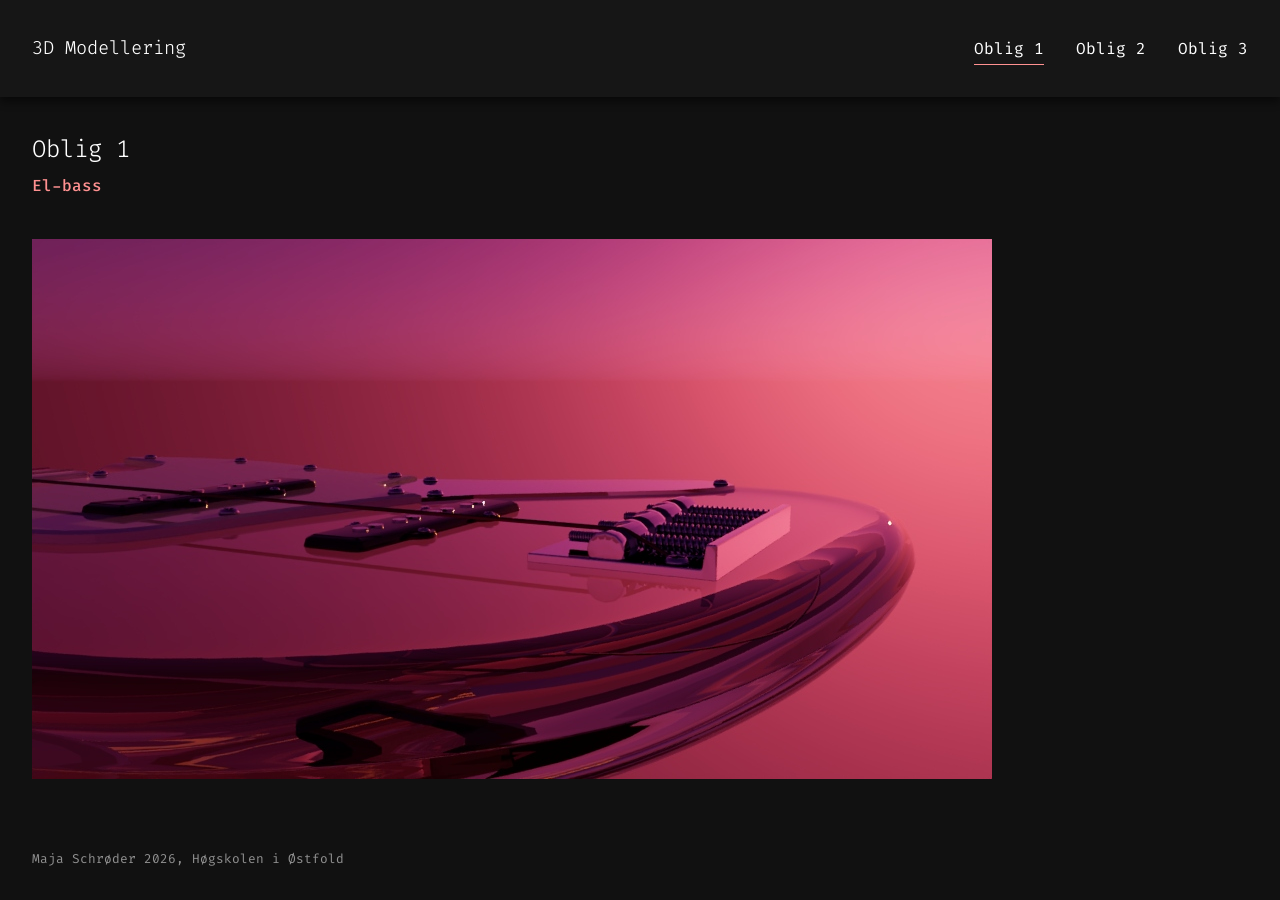
==== oblig1.html @ 4cc1361c "made css look good" ====
<!DOCTYPE html>
<html lang="nb">

<head>
    <meta charset="UTF-8">
    <meta name="viewport" content="width=device-width, initial-scale=1.0">
    <link rel="stylesheet" type="text/css" href="css/style.css">
    <title>3D Modellering - Maja Schrøder</title>
</head>

<body>
    <header class="drop-shaddow">
        <a href="index.html"><h3>3D Modellering</h3></a>
        <ul>
            <li>
                <a href="oblig1.html">
                    Oblig 1
                    <div class="line-active background-color1"></div>
                </a>
                <a href="#">Oblig 2
                    <div class="line-active"></div>
                </a>
                <a href="#">Oblig 3
                    <div class="line-active"></div>
                </a>
            </li>
        </ul>
    </header>
    <main>
        <section>
            <h2>Oblig 1</h2>
            <h4 class="color1">El-bass</h4>
        </section>
        <section>
            <img src="img/guitar_v7.jpg" alt="">
        </section>
    </main>
<footer>
        <p>Maja Schrøder 2026, Høgskolen i Østfold</p>
</footer>
</body>
</html>
---- css/style.css ----
@import url('https://fonts.googleapis.com/css2?family=Fira+Code:wght@300..700&display=swap');

*{
    box-sizing: border-box;
}

:root{
    --light-green: #9ad896;
    --blush: #FF9191;
    --dark-blush: #4f2727;
    --light-blue: #91FFF8;
    --yellow: #FFF691;
    --background-color: #111111;
    --header-color: #161616;
    --grey: #919191;
    --hover-color: #ffffff0d;
}

body{
    margin: 0;
    font-family: "Fira Code", Helvetica, sans-serif;
    background-color: var(--background-color);
    color: white;
}
main{
    min-height: calc(100vh - 10rem);
}

section{
    padding: 1rem 2rem;
}

header{
    display: flex;
    justify-content: space-between;
    align-items: baseline;
    padding: 1rem 2rem;
    background-color: var(--header-color);
        a{
            color: white;
            text-decoration: none;
        }
    ul{
        li{
            display: flex;
            gap: 2rem;
            list-style: none;

        }
    }
}

footer{
    padding: 0rem 2rem ;
    color: var(--grey);
    p{
        font-size: 0.8em;
    }
}

h1{
    font-weight: 500;
}
h2{
    font-weight: 300;
}
h3{
    font-weight: 300;
}
h4{
    font-weight: 500;
    line-height: 0;
}

.drop-shaddow{
    filter: drop-shadow(0px 5px 4px #0000007e);
}

#categories{
    display: flex;
    flex-wrap: wrap;
    gap: 1rem;
    article{
        padding: 1rem 2rem;
        background-color: var(--background-color);
        display: flex;
        height: 15rem;
        flex-grow: 1;
        min-width: 300px;
        border-radius: 16px;
            a{
                color: white;
                width: 100%;
                height: 100%;
                text-decoration: none;
            } 
    }

}

#card1{
    border: 1px solid var(--blush);
    }
#card1:hover{
        background-image: url("/img/guitar_v7.jpg");
        background-size: cover;
        transition: 0.5s;
        filter: drop-shadow(5px 5px 4px var(--dark-blush));
    } 
    
#card2{
    border: 1px solid var(--light-blue);
    }
#card3{
    border: 1px solid var(--yellow);
    }

.line-active{
    height: 1px;
    width: 100%;
    margin-top: 5px;
}
.background-color1{
    background-color: var(--blush);
}
.color1{
    color: var(--blush);
}
.background-color2{
    background-color: var(--light-blue);
}
.color2{
    color: var(--light-blue);
}
.background-color3{
    background-color: var(--yellow);
}
.color3{
    color: var(--yellow);
}



@media only screen and (max-width: 500px){
    header{
        ul{
            display: none;
        }
    }
}
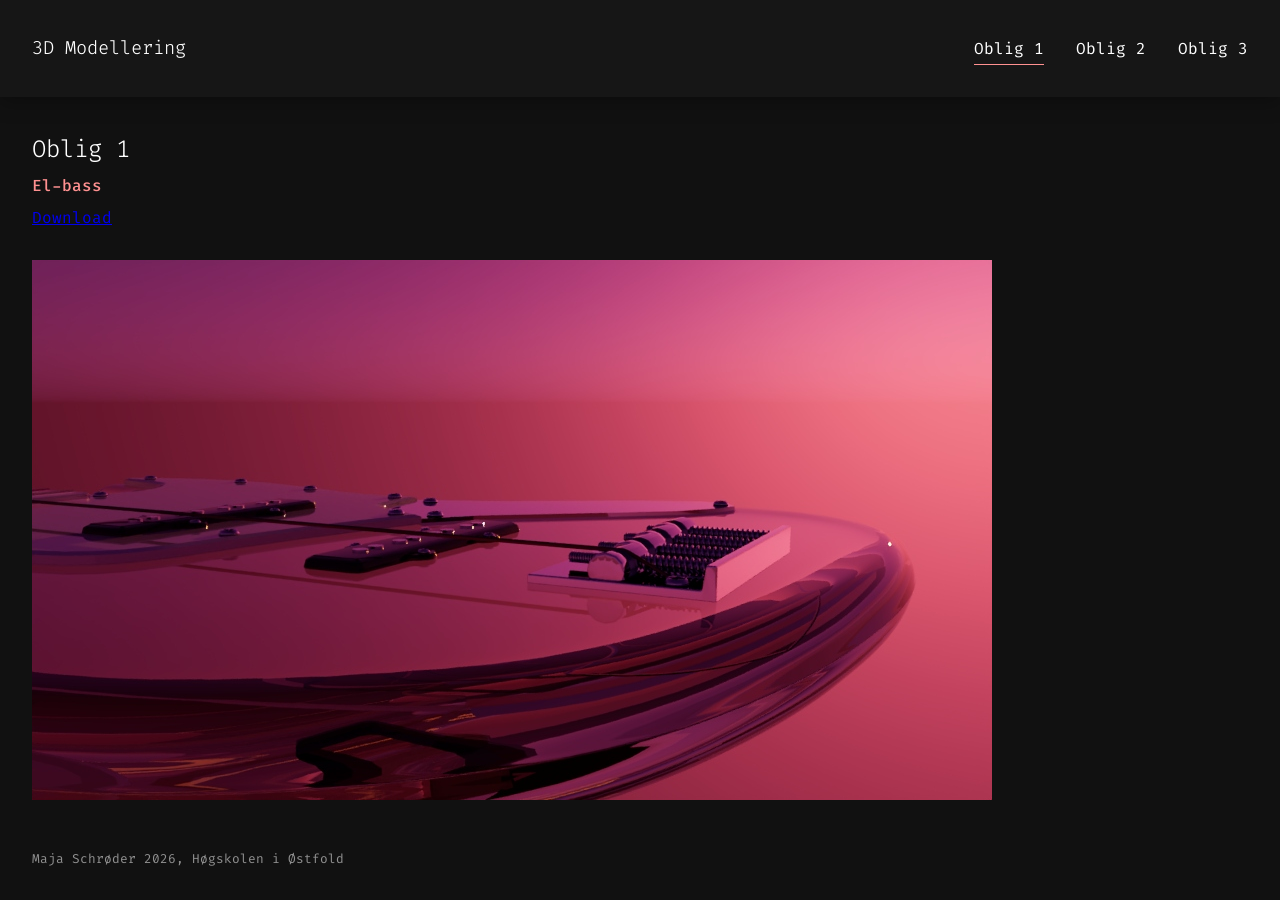
==== commit 503c8894: "hover" ====
--- a/oblig1.html
+++ b/oblig1.html
@@ -30,6 +30,7 @@
         <section>
             <h2>Oblig 1</h2>
             <h4 class="color1">El-bass</h4>
+            <a href="img/guitar_v7.jpg" title="Maya_bass" download="guitar_v7.jpg">Download</a>
         </section>
         <section>
             <img src="img/guitar_v7.jpg" alt="">
--- a/css/style.css
+++ b/css/style.css
@@ -7,9 +7,11 @@
 :root{
     --light-green: #9ad896;
     --blush: #FF9191;
-    --dark-blush: #4f2727;
+    --dark-blush: #943b3b;
     --light-blue: #91FFF8;
+    --dark-blue: #1c726c;
     --yellow: #FFF691;
+    --dark-yellow: #746b08;
     --background-color: #111111;
     --header-color: #161616;
     --grey: #919191;
@@ -73,7 +75,7 @@
 }
 
 .drop-shaddow{
-    filter: drop-shadow(0px 5px 4px #0000007e);
+    filter: drop-shadow(0px 5px 10px #0000004c);
 }
 
 #categories{
@@ -107,13 +109,26 @@
         transition: 0.5s;
         filter: drop-shadow(5px 5px 4px var(--dark-blush));
     } 
-    
+
 #card2{
     border: 1px solid var(--light-blue);
     }
+#card2:hover{
+        background-image: url("/img/guitar_v7.jpg");
+        background-size: cover;
+        transition: 0.5s;
+        filter: drop-shadow(5px 5px 4px var(--dark-blue));
+    } 
+
 #card3{
     border: 1px solid var(--yellow);
     }
+#card3:hover{
+        background-image: url("/img/guitar_v7.jpg");
+        background-size: cover;
+        transition: 0.5s;
+        filter: drop-shadow(5px 5px 4px var(--dark-yellow));
+    } 
 
 .line-active{
     height: 1px;
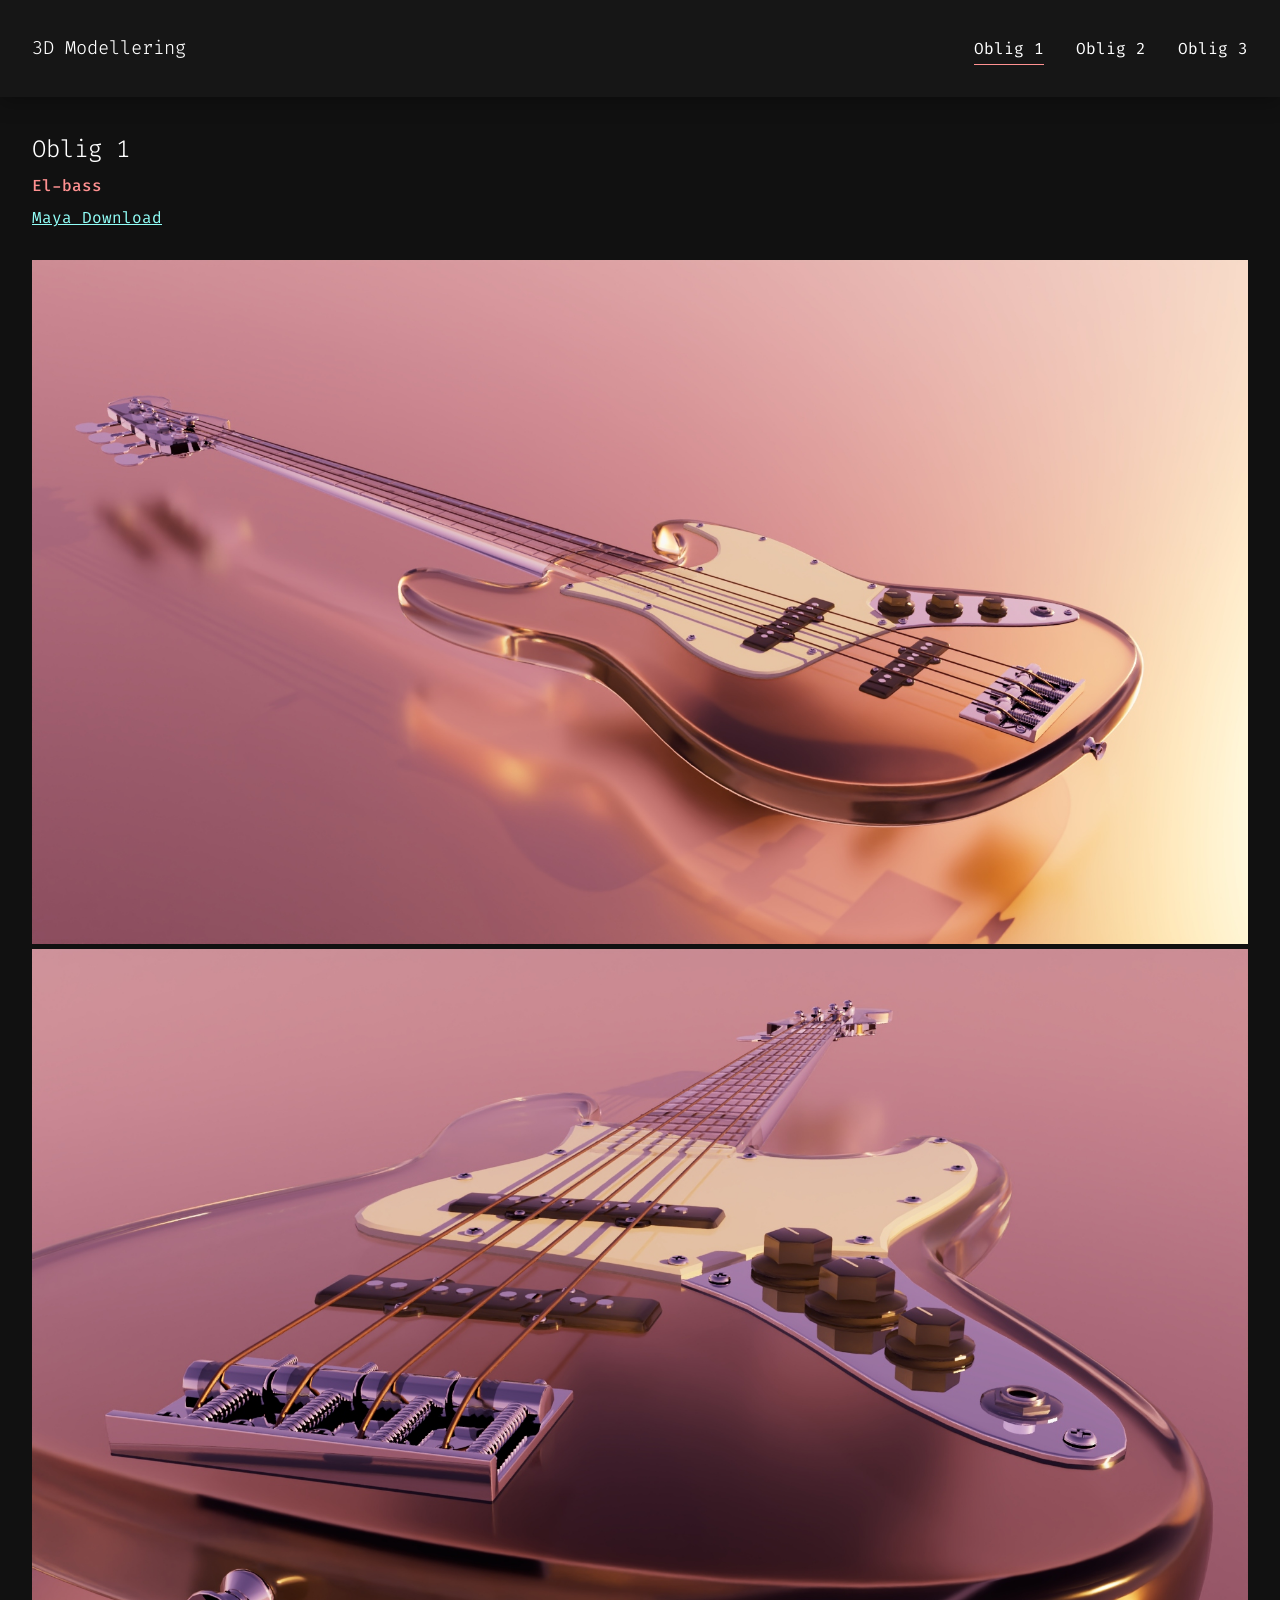
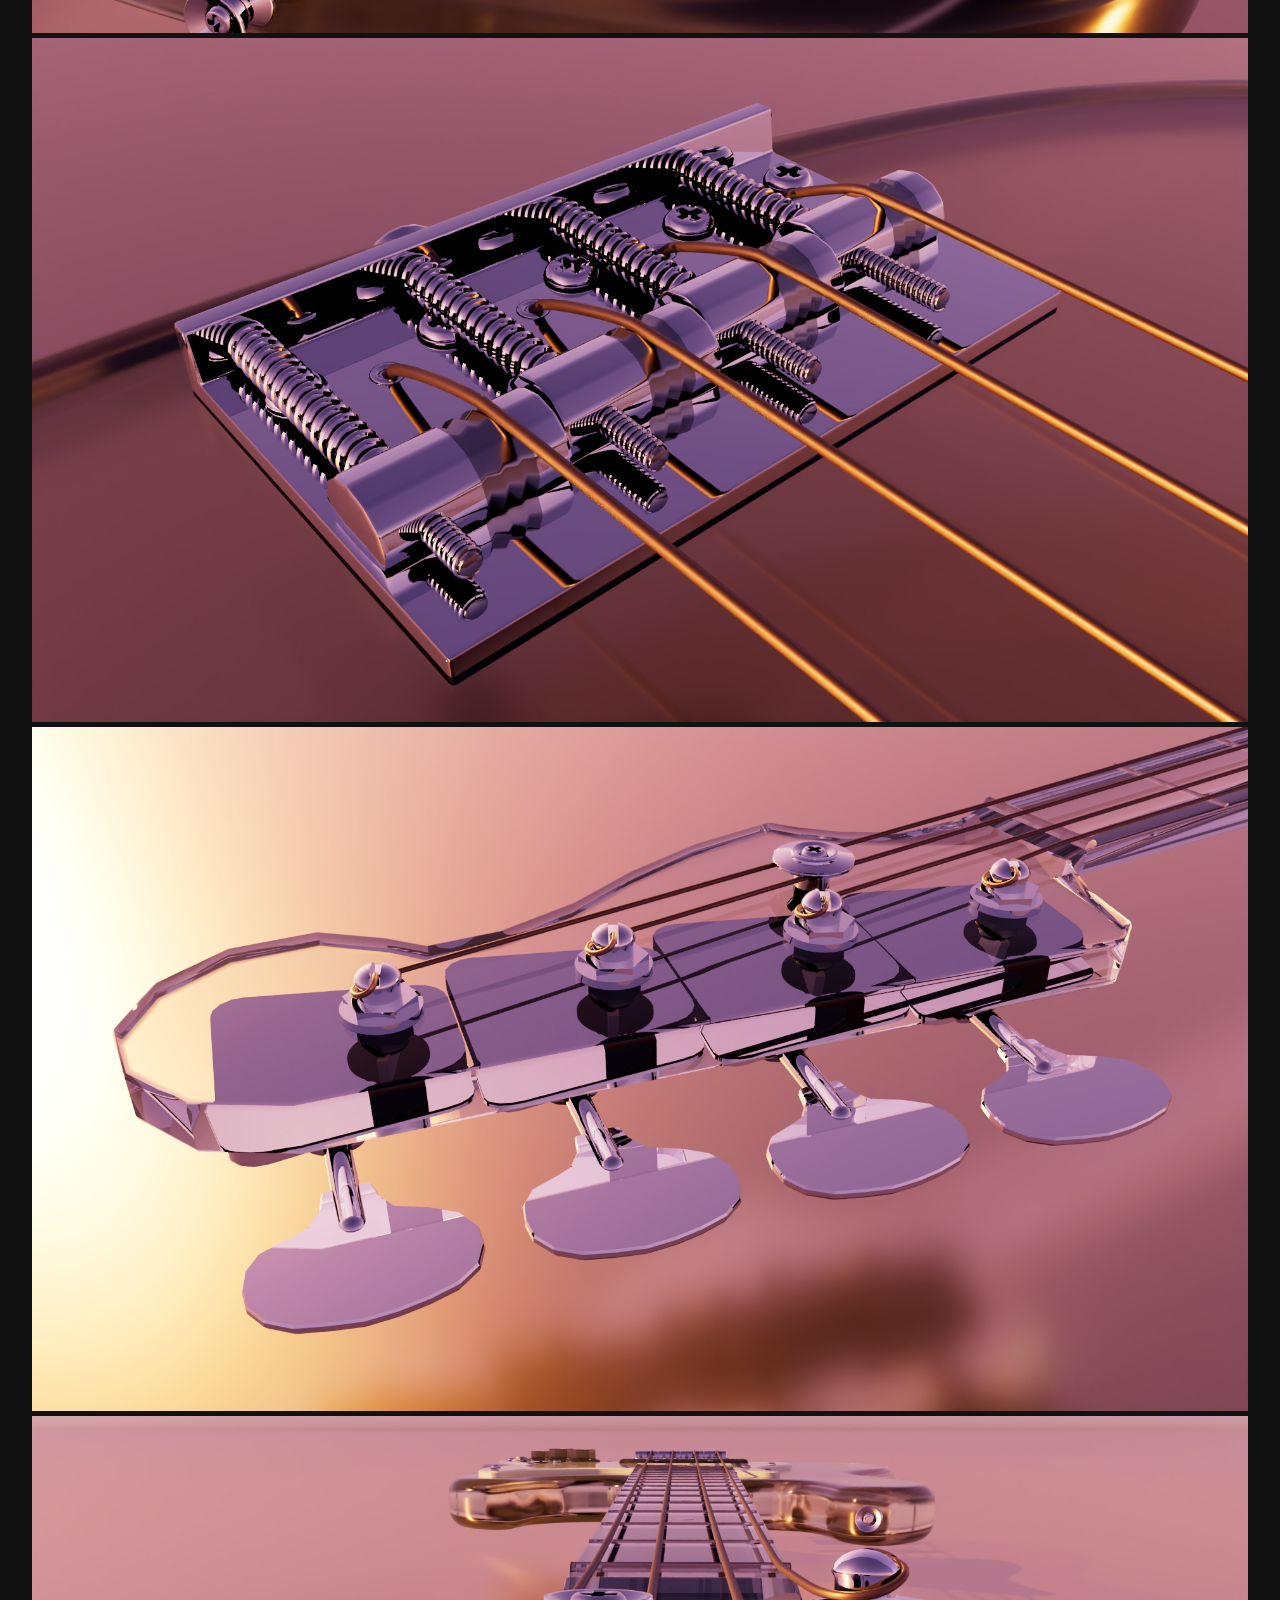
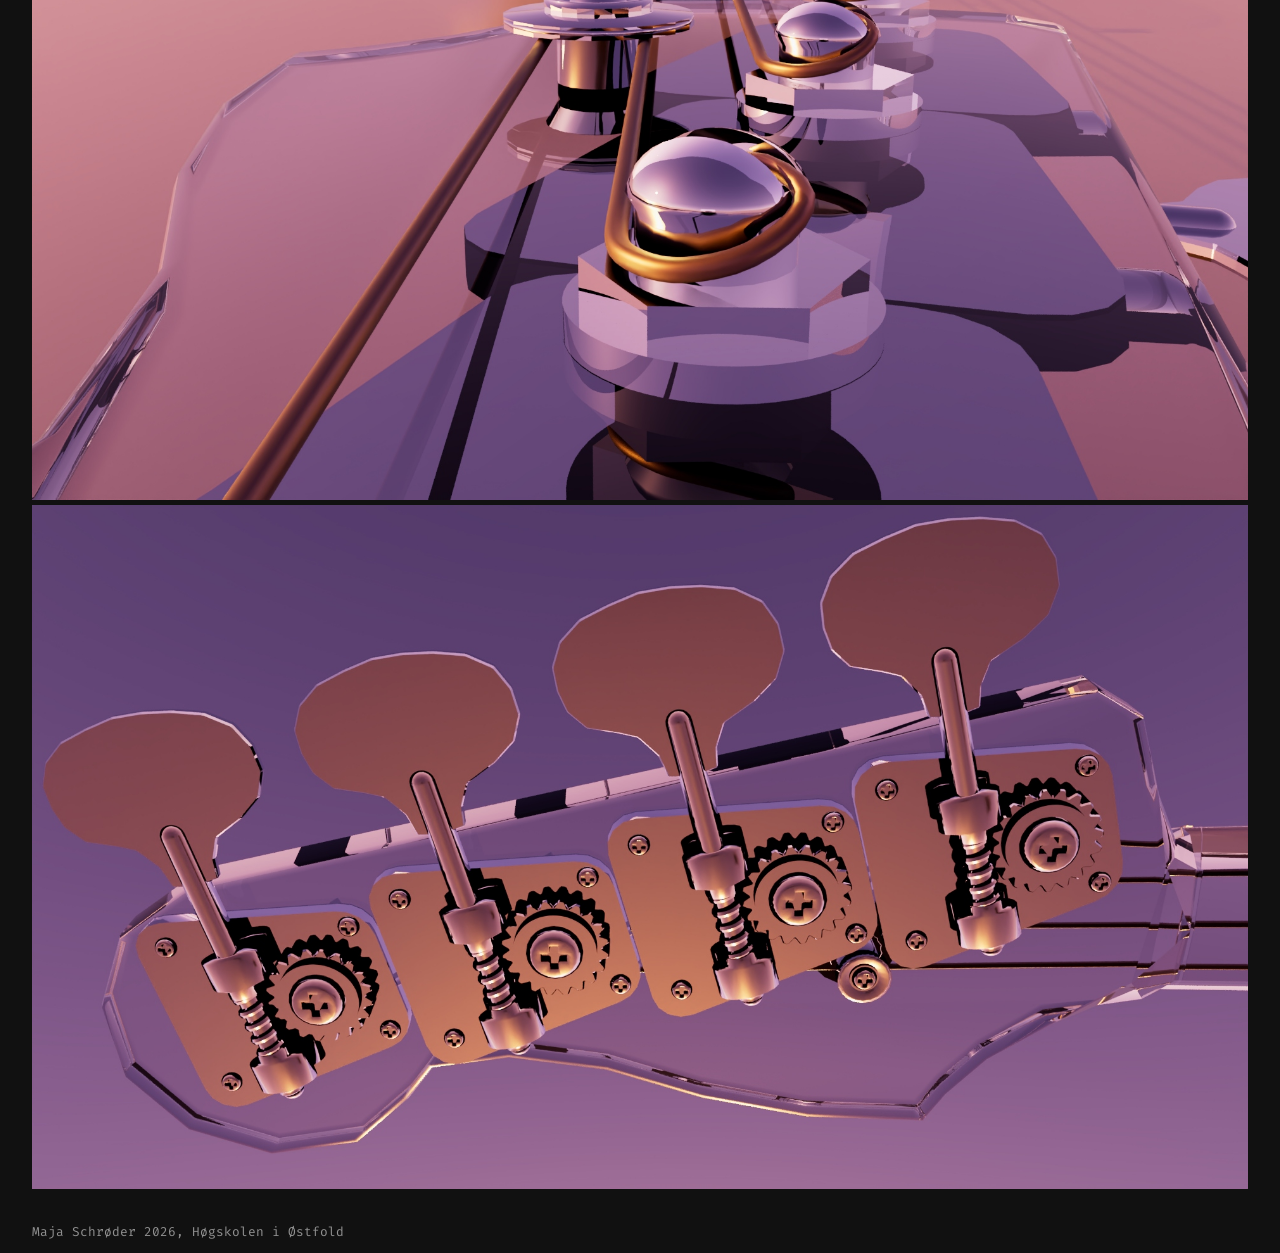
==== commit 723b2440: "la inn bilder" ====
--- a/oblig1.html
+++ b/oblig1.html
@@ -27,13 +27,18 @@
         </ul>
     </header>
     <main>
-        <section>
+        <section class="project-info">
             <h2>Oblig 1</h2>
             <h4 class="color1">El-bass</h4>
-            <a href="img/guitar_v7.jpg" title="Maya_bass" download="guitar_v7.jpg">Download</a>
+            <a href="files/Oblig_1_gitar_31.mb.zip" title="Maya Download" download="guitar_v7.jpg">Maya Download</a>
         </section>
-        <section>
-            <img src="img/guitar_v7.jpg" alt="">
+        <section class="gallery">
+            <img src="img/Bass_total.jpg" alt="Bass total">
+            <img src="img/Bass_strings.jpg" alt="Bass strings">
+            <img src="img/Bass_string_plate.jpg" alt="Bass strings">
+            <img src="img/Bass_head_top.jpg" alt="Bass head top">
+            <img src="img/Bass_head_detail.jpg" alt="Bass head top">
+            <img src="img/Bass_head_bottom.jpg" alt="Bass head top">
         </section>
     </main>
 <footer>
--- a/css/style.css
+++ b/css/style.css
@@ -42,6 +42,10 @@
             color: white;
             text-decoration: none;
         }
+        a:hover{
+            color: var(--grey);
+            transition: 0.3s;
+        }
     ul{
         li{
             display: flex;
@@ -82,6 +86,7 @@
     display: flex;
     flex-wrap: wrap;
     gap: 1rem;
+
     article{
         padding: 1rem 2rem;
         background-color: var(--background-color);
@@ -97,38 +102,31 @@
                 text-decoration: none;
             } 
     }
-
 }
 
 #card1{
     border: 1px solid var(--blush);
     }
 #card1:hover{
-        background-image: url("/img/guitar_v7.jpg");
-        background-size: cover;
-        transition: 0.5s;
-        filter: drop-shadow(5px 5px 4px var(--dark-blush));
-    } 
+    transition: 0.5s;
+    filter: drop-shadow(5px 5px 4px var(--dark-blush));
+} 
 
 #card2{
     border: 1px solid var(--light-blue);
     }
 #card2:hover{
-        background-image: url("/img/guitar_v7.jpg");
-        background-size: cover;
-        transition: 0.5s;
-        filter: drop-shadow(5px 5px 4px var(--dark-blue));
-    } 
+    transition: 0.5s;       
+    filter: drop-shadow(5px 5px 4px var(--dark-blue));
+} 
 
 #card3{
     border: 1px solid var(--yellow);
     }
 #card3:hover{
-        background-image: url("/img/guitar_v7.jpg");
-        background-size: cover;
-        transition: 0.5s;
-        filter: drop-shadow(5px 5px 4px var(--dark-yellow));
-    } 
+    transition: 0.5s;
+    filter: drop-shadow(5px 5px 4px var(--dark-yellow));
+} 
 
 .line-active{
     height: 1px;
@@ -154,6 +152,25 @@
     color: var(--yellow);
 }
 
+.project-info{
+    a{
+        color: var(--light-blue);
+    }
+    a:visited{
+        color: var(--light-blue);
+    }
+    a:hover{
+        color: var(--light-green);
+        transition: 0.3s;
+    }
+}
+
+.gallery{
+    img{
+        width: 100%;
+    }
+}
+
 
 
 @media only screen and (max-width: 500px){
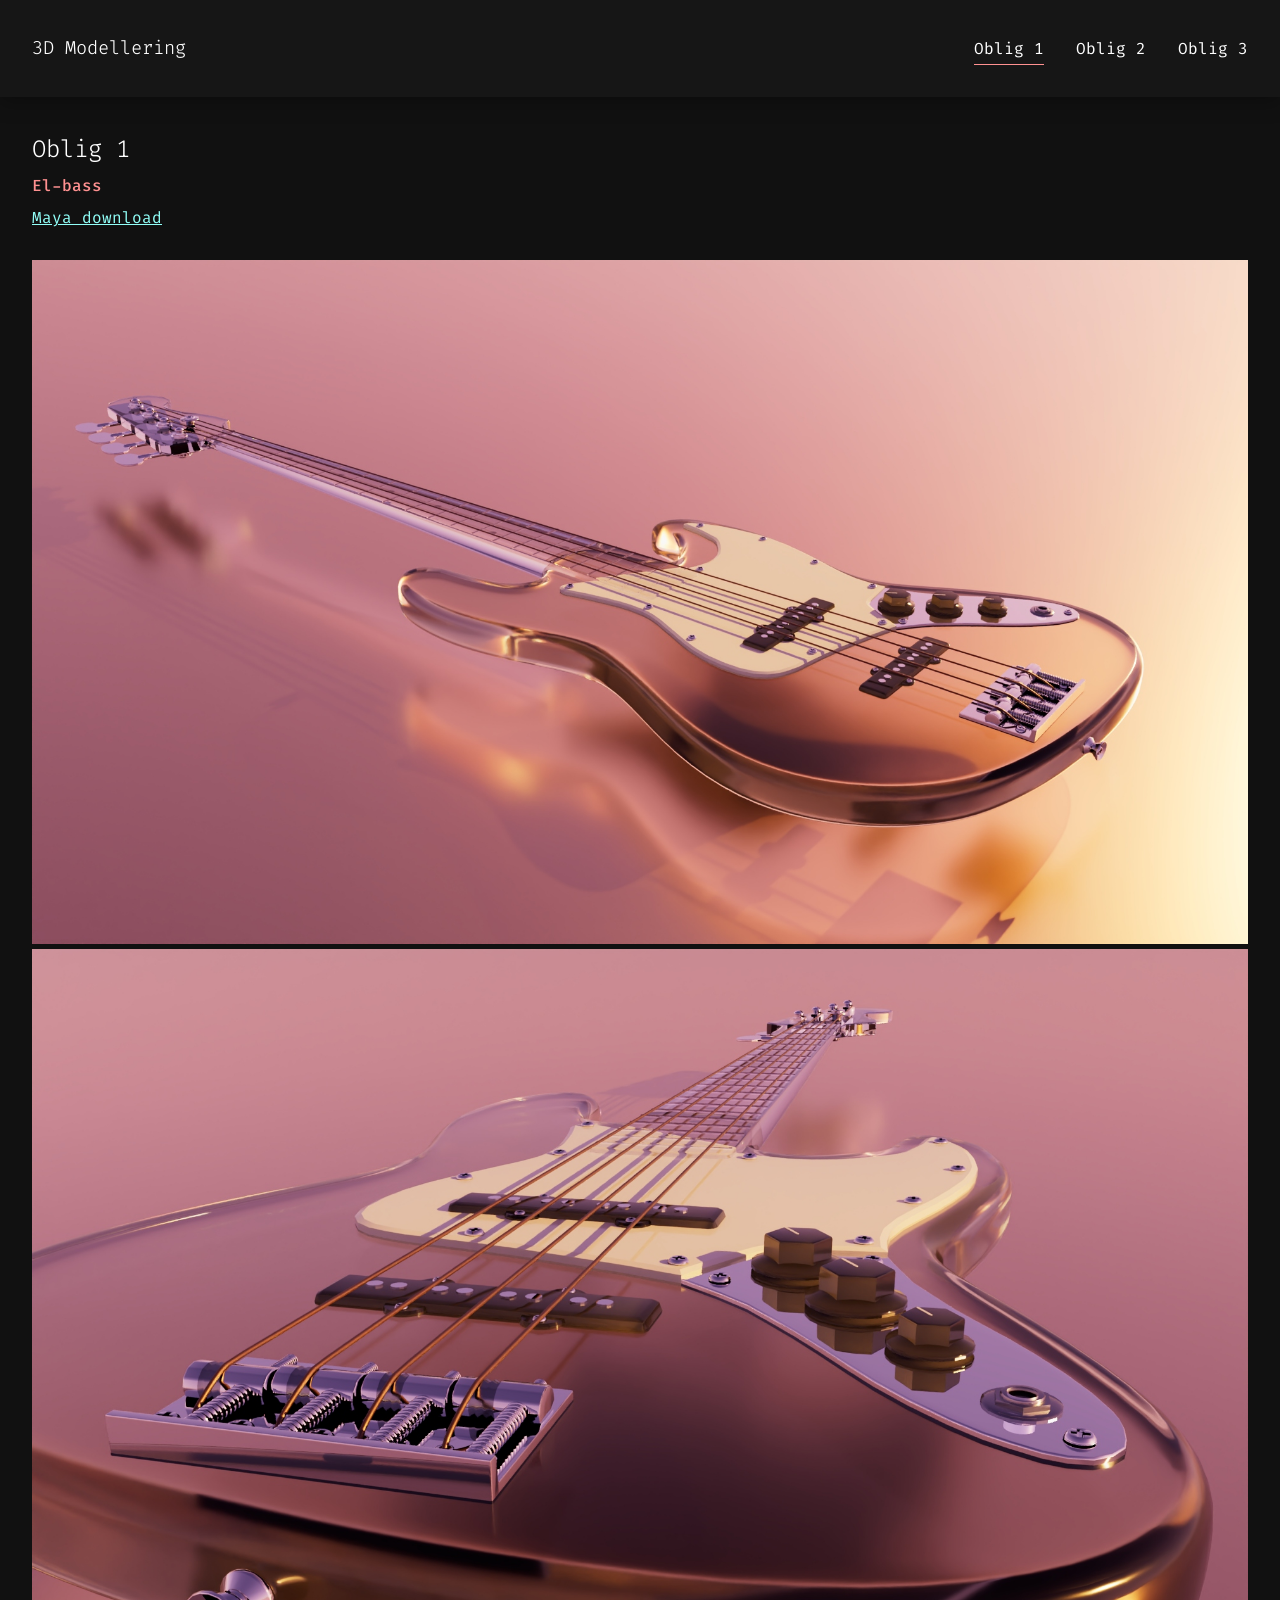
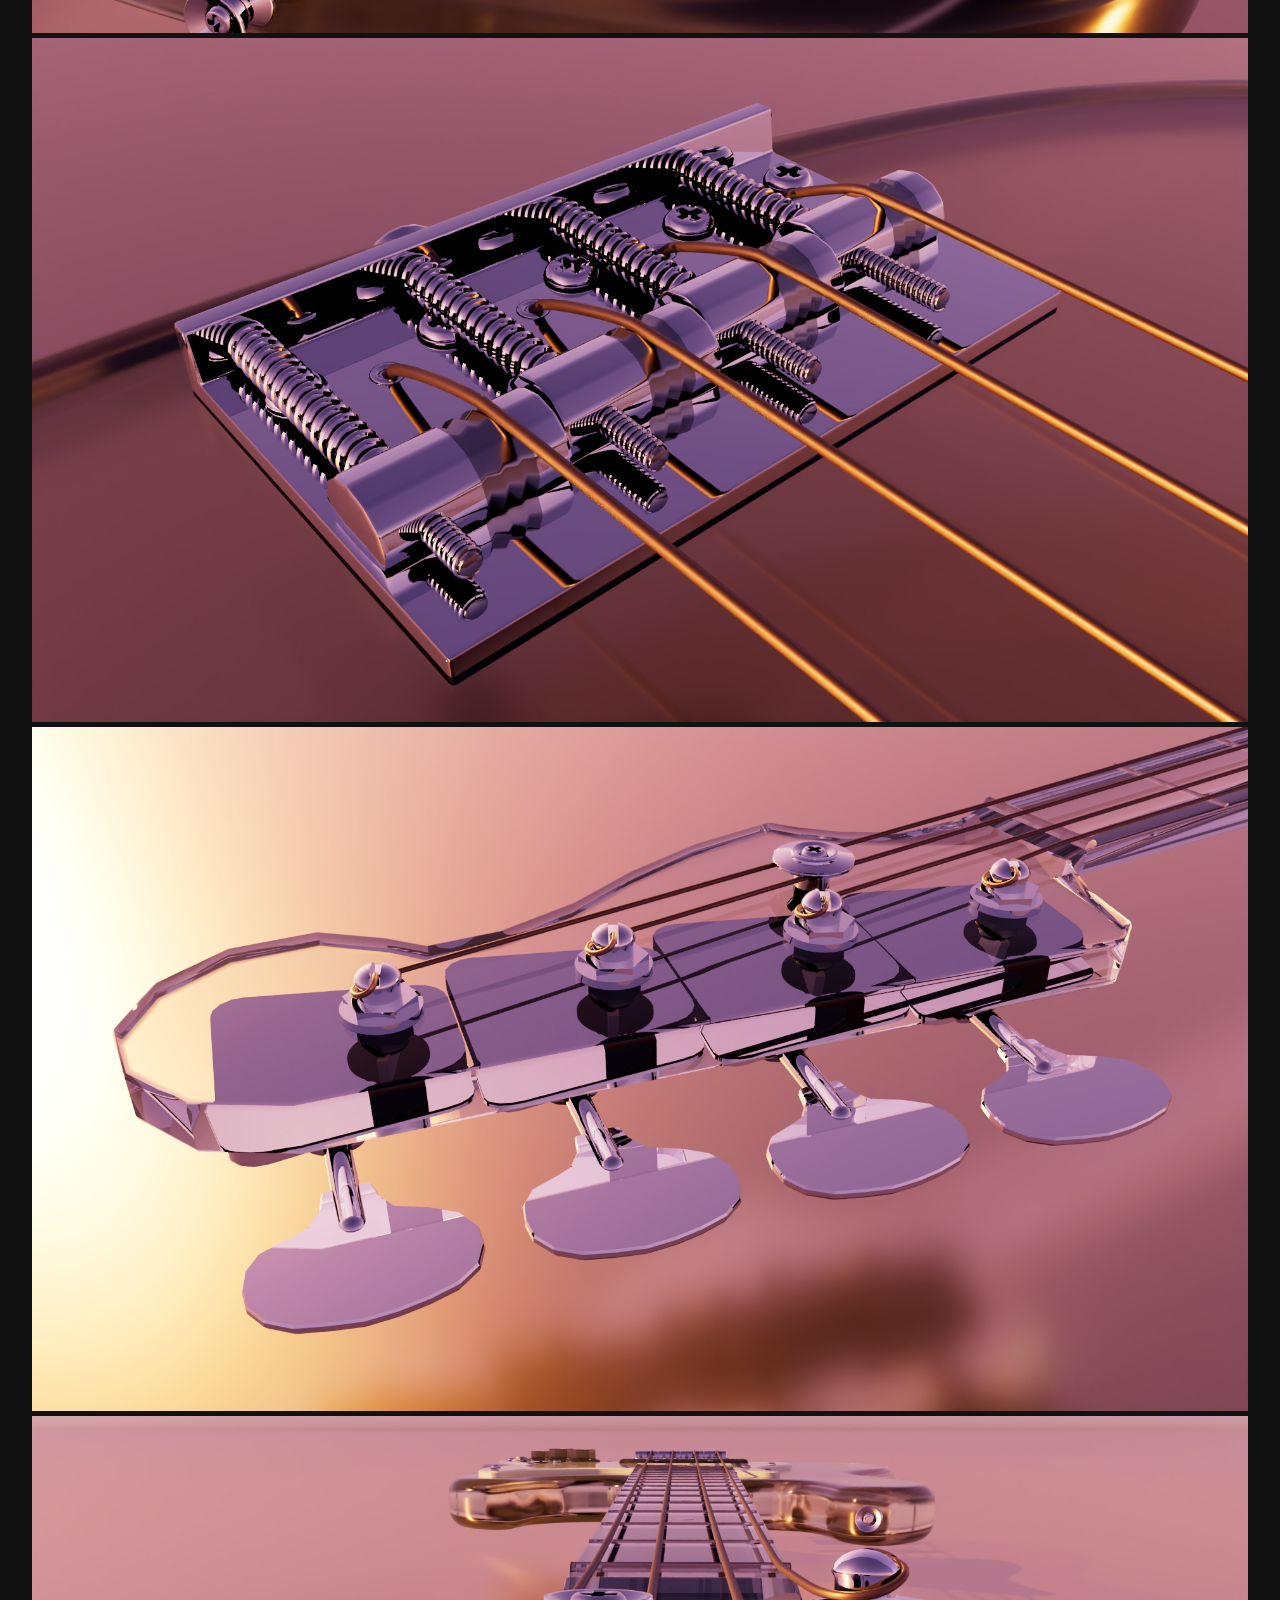
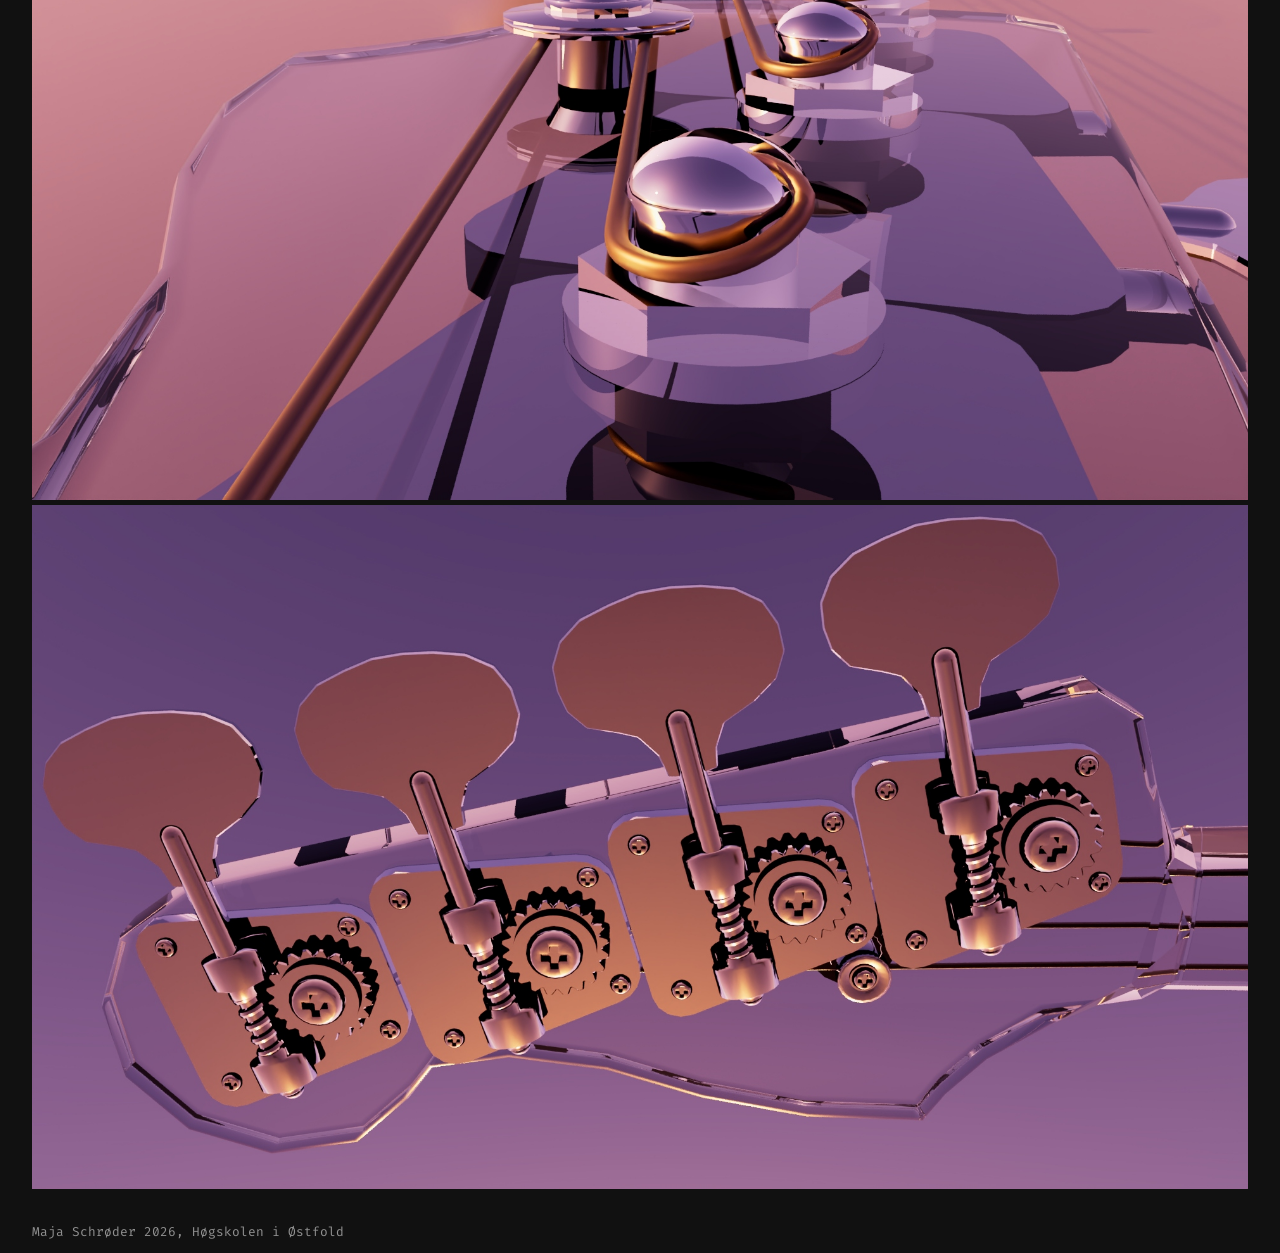
==== commit 5ca0a25c: "feilretting" ====
--- a/oblig1.html
+++ b/oblig1.html
@@ -30,7 +30,7 @@
         <section class="project-info">
             <h2>Oblig 1</h2>
             <h4 class="color1">El-bass</h4>
-            <a href="files/Oblig_1_gitar_31.mb.zip" title="Maya Download" download="guitar_v7.jpg">Maya Download</a>
+            <a href="files/Oblig_1_gitar_31.mb.zip" title="Maya Download" download="Oblig_1_gitar_31">Maya download</a>
         </section>
         <section class="gallery">
             <img src="img/Bass_total.jpg" alt="Bass total">
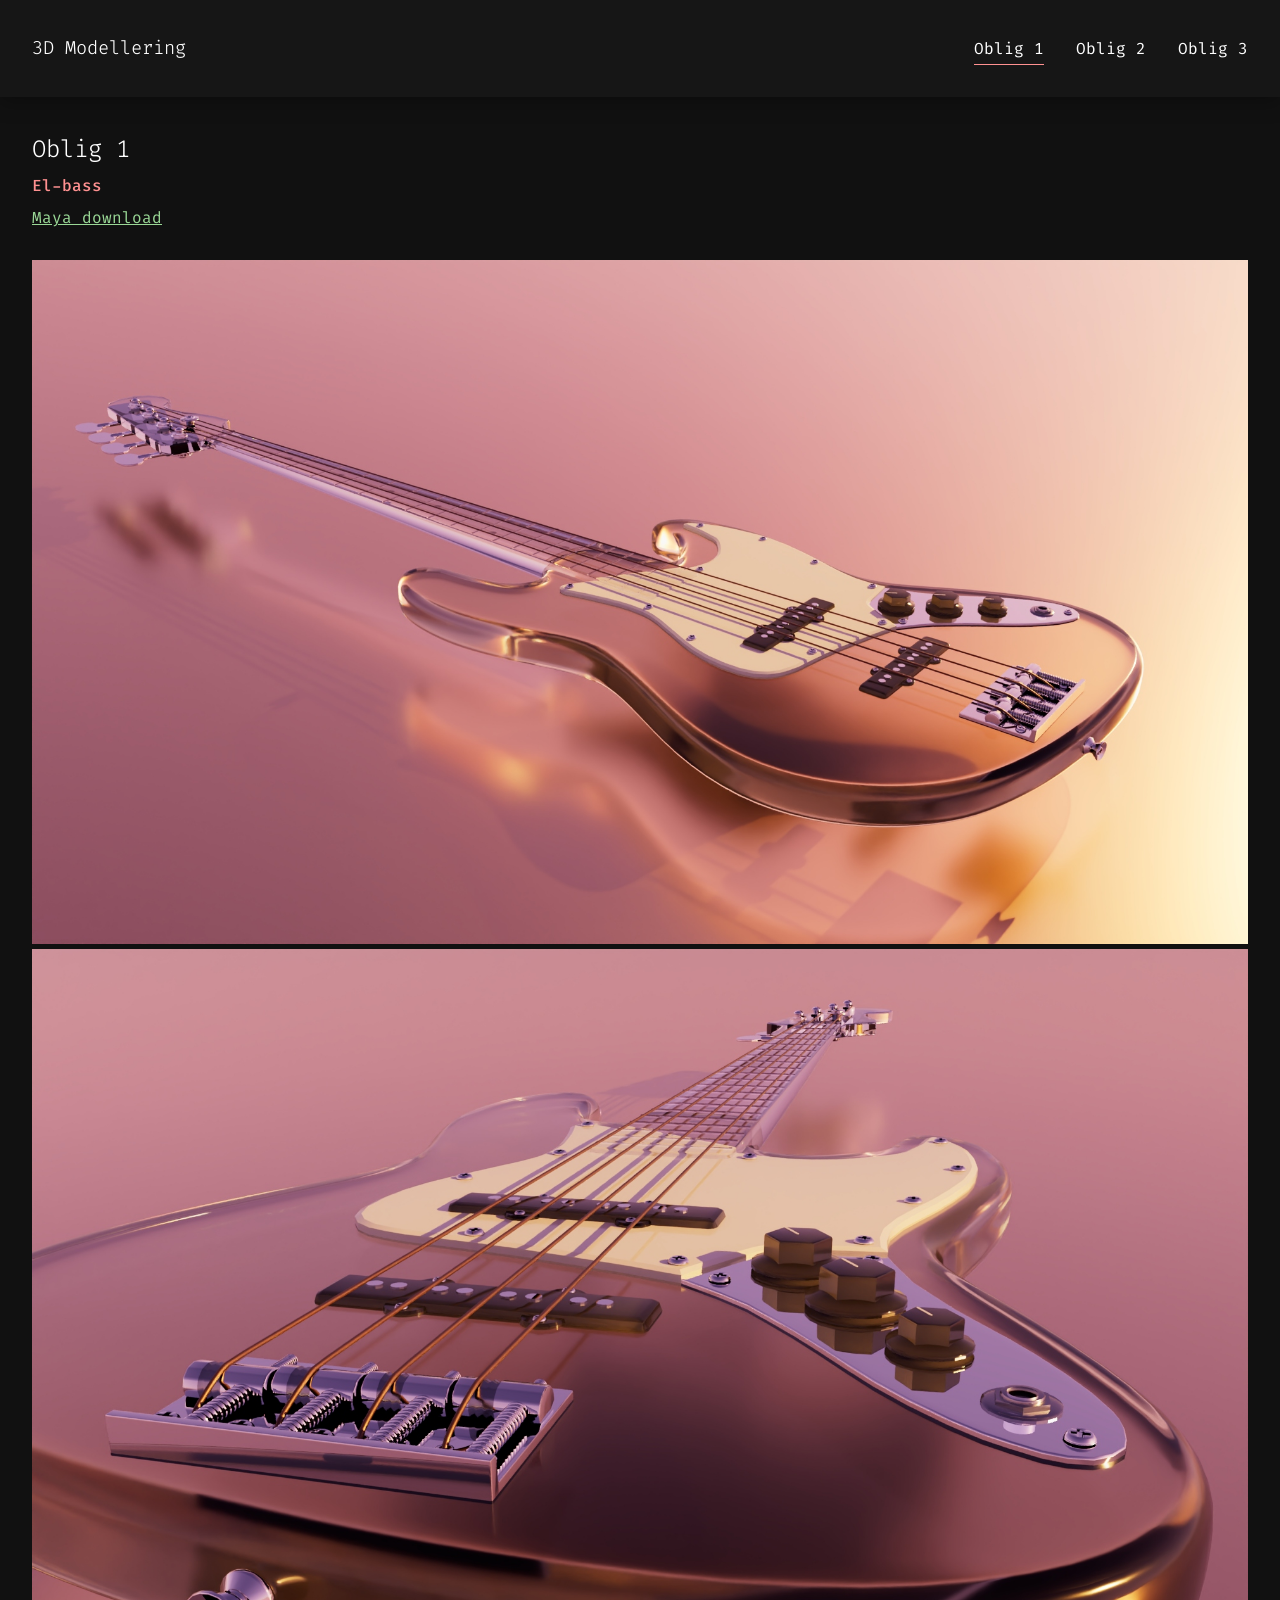
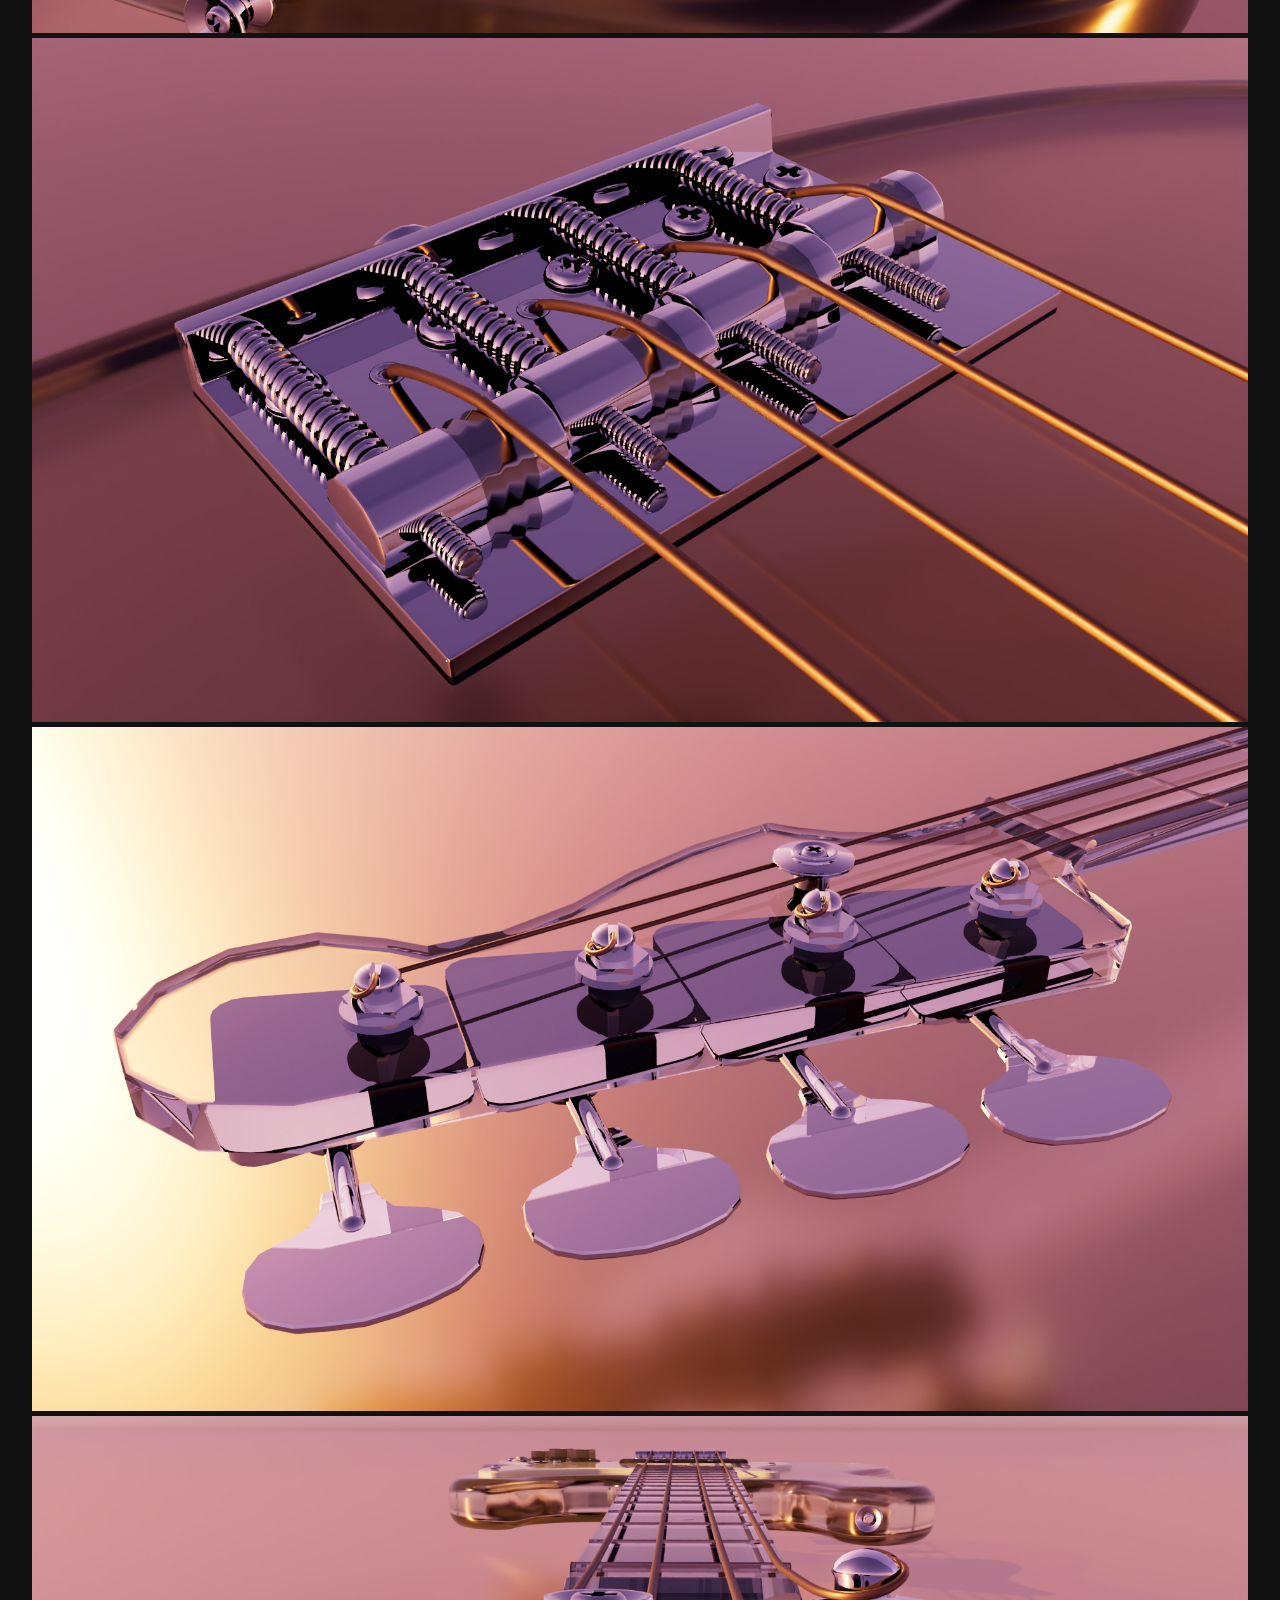
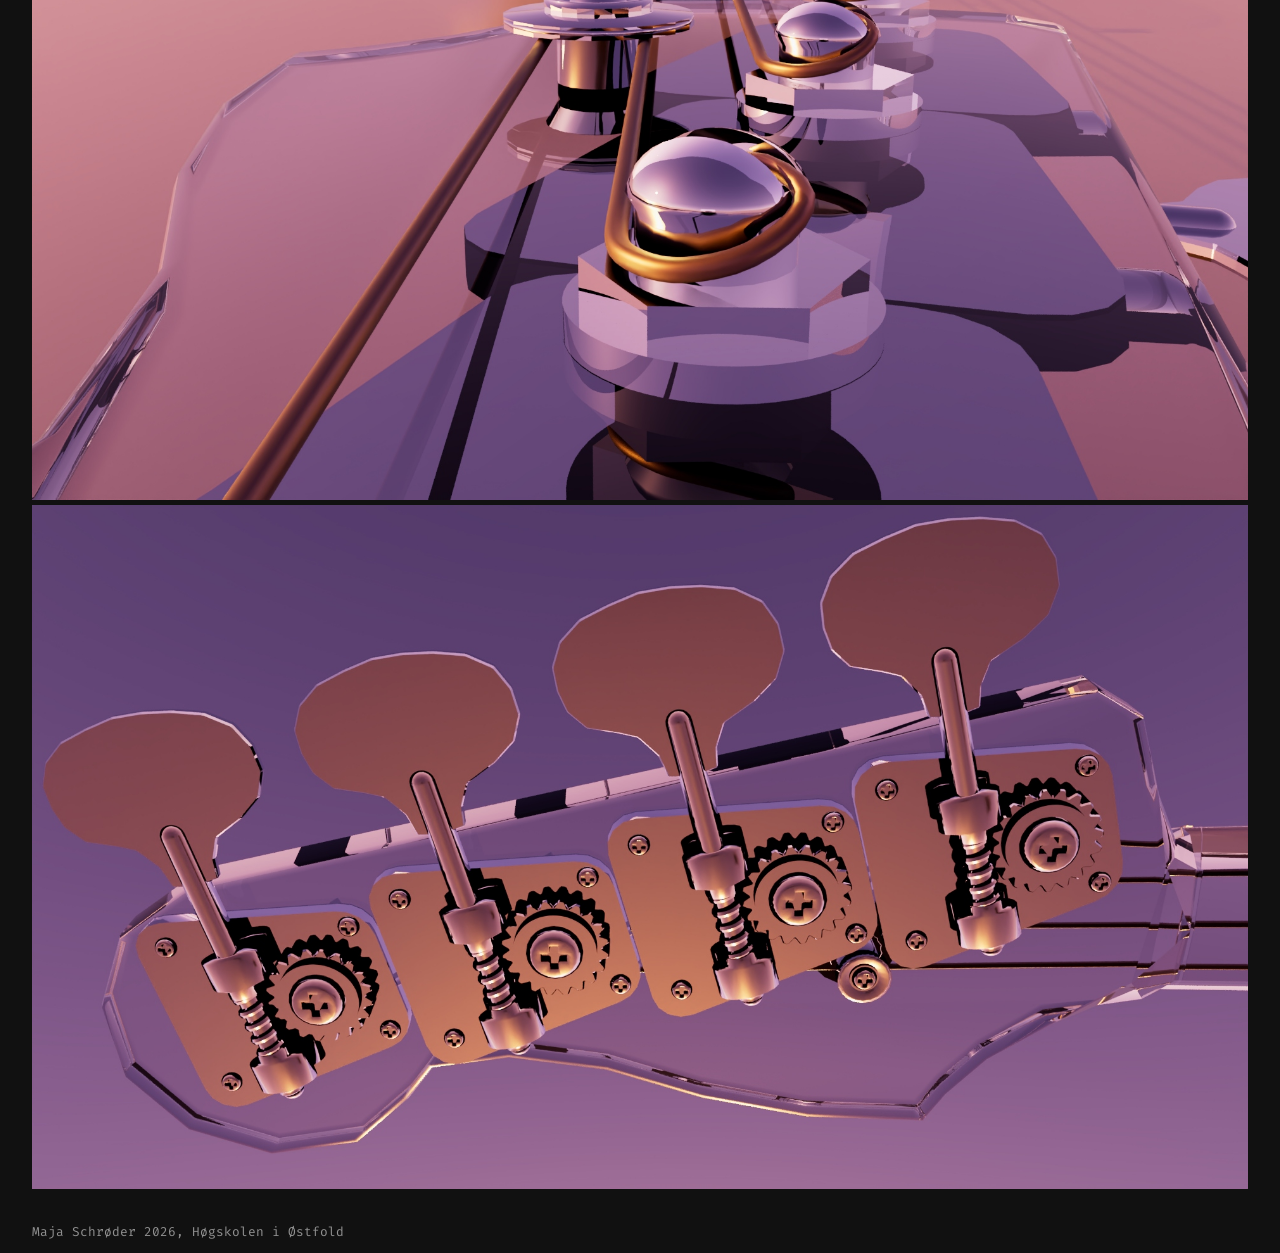
==== commit 539fd54f: "La til Oblig 2" ====
--- a/oblig1.html
+++ b/oblig1.html
@@ -17,7 +17,7 @@
                     Oblig 1
                     <div class="line-active background-color1"></div>
                 </a>
-                <a href="#">Oblig 2
+                <a href="oblig2.html">Oblig 2
                     <div class="line-active"></div>
                 </a>
                 <a href="#">Oblig 3
--- a/css/style.css
+++ b/css/style.css
@@ -154,10 +154,10 @@
 
 .project-info{
     a{
-        color: var(--light-blue);
+        color: var(--light-green);
     }
     a:visited{
-        color: var(--light-blue);
+        color: var(--light-green);
     }
     a:hover{
         color: var(--light-green);
@@ -173,7 +173,7 @@
 
 
 
-@media only screen and (max-width: 500px){
+@media only screen and (max-width: 600px){
     header{
         ul{
             display: none;
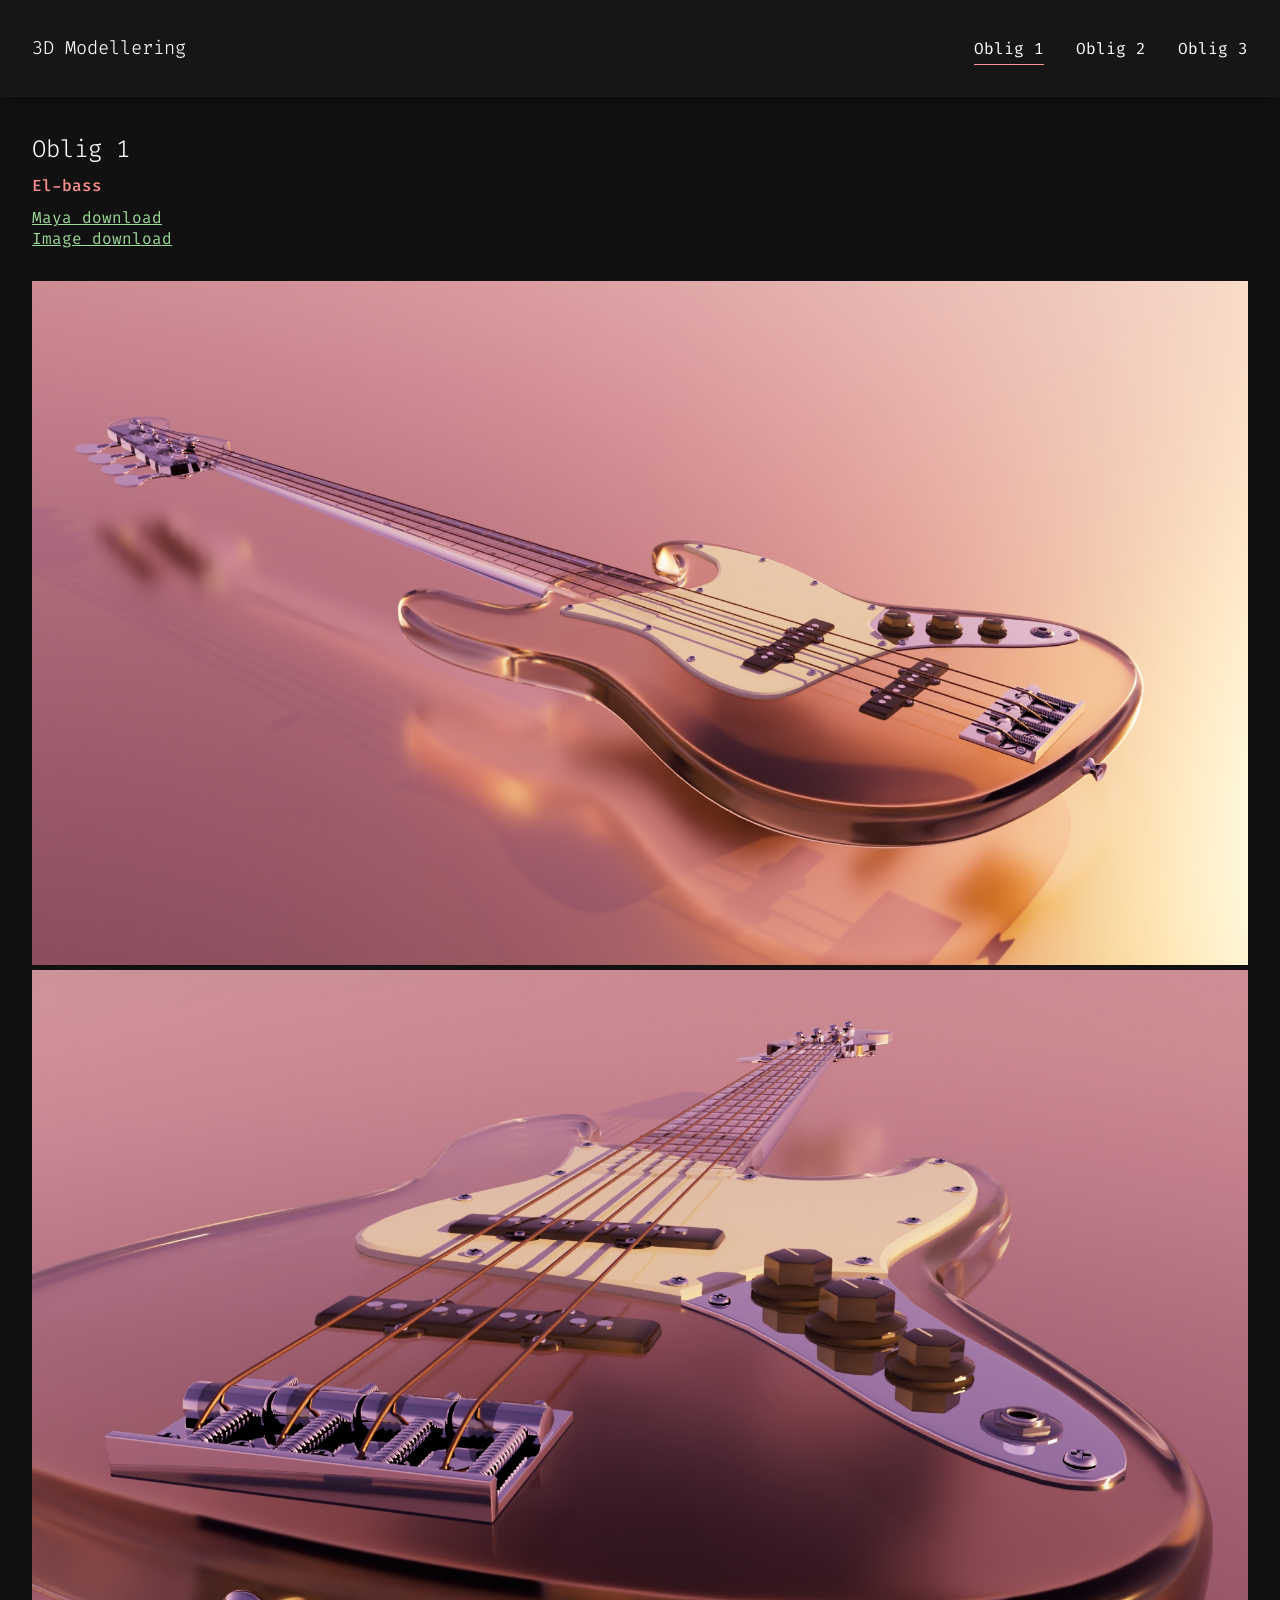
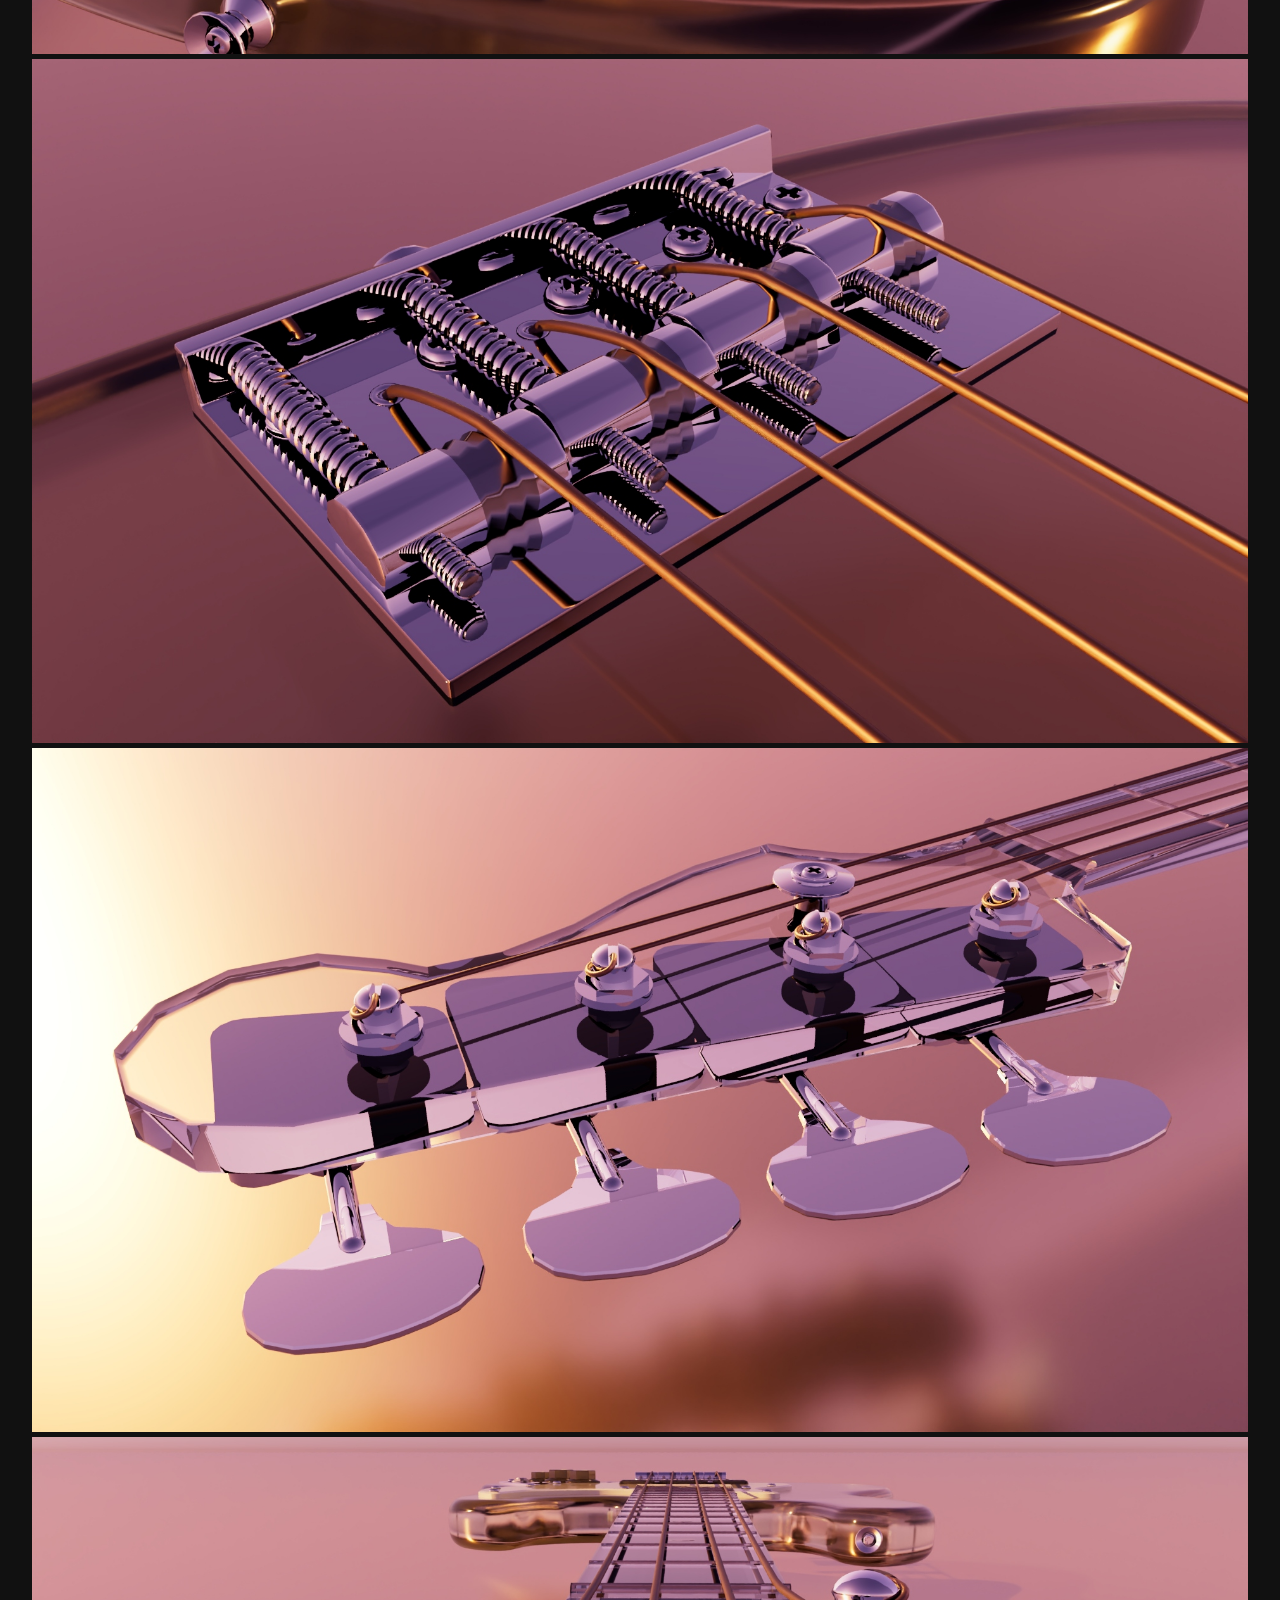
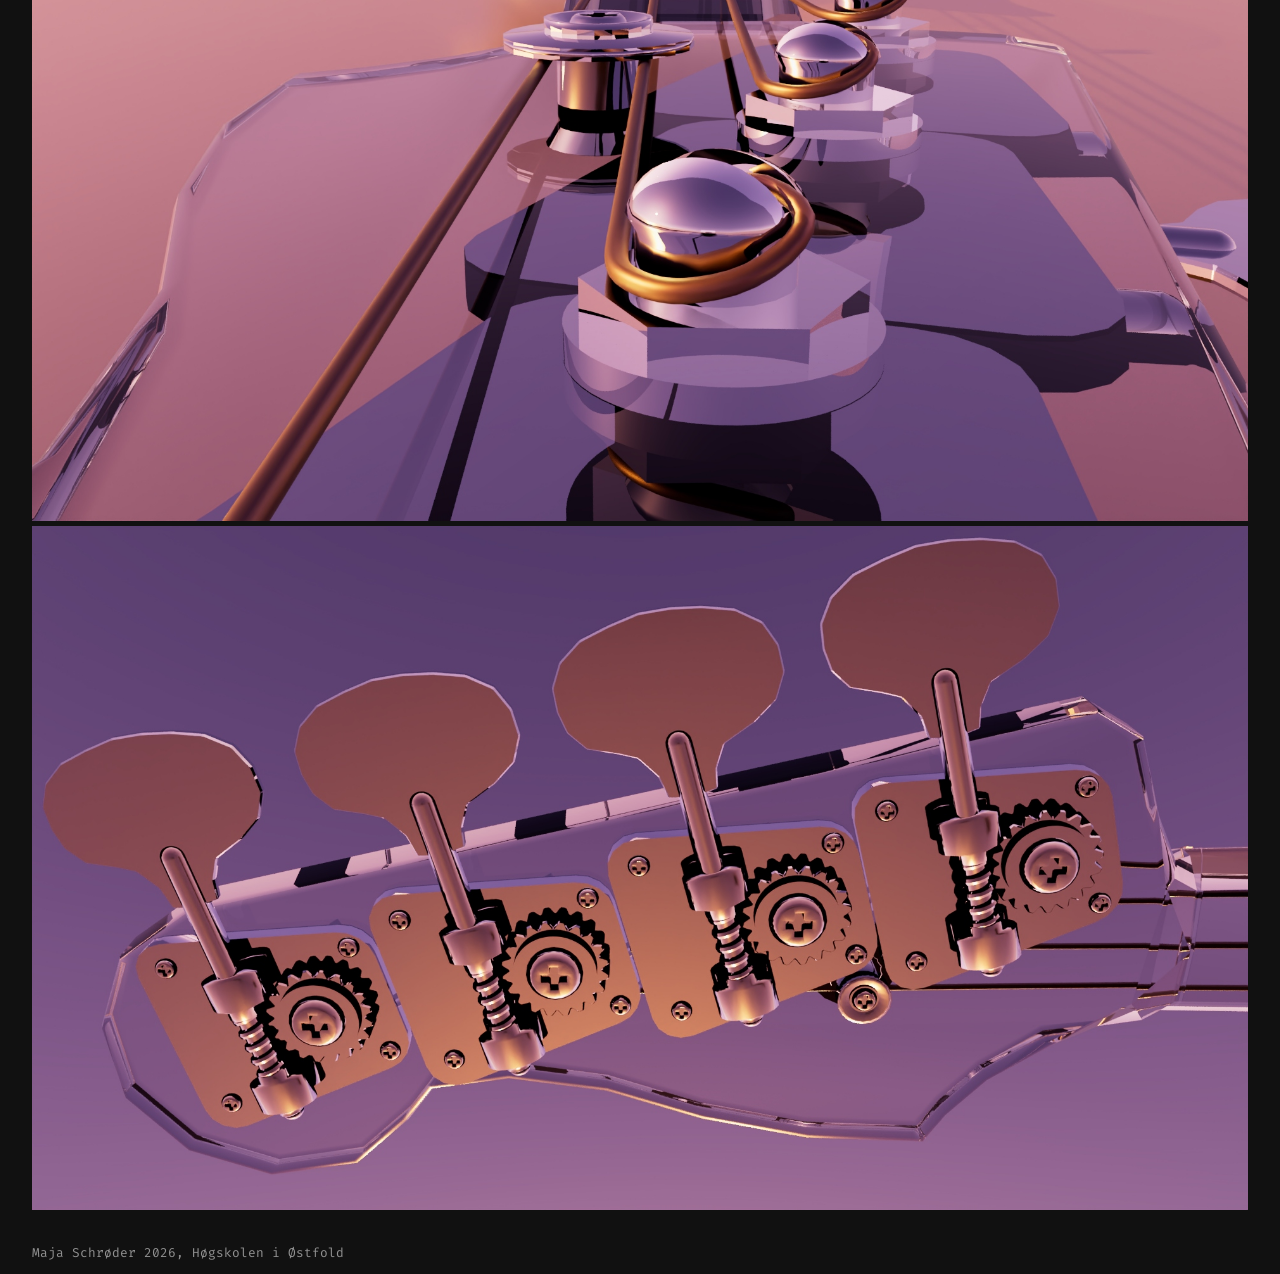
==== commit 8958e5ec: "La inn oblig 3" ====
--- a/oblig1.html
+++ b/oblig1.html
@@ -5,7 +5,7 @@
     <meta charset="UTF-8">
     <meta name="viewport" content="width=device-width, initial-scale=1.0">
     <link rel="stylesheet" type="text/css" href="css/style.css">
-    <title>3D Modellering - Maja Schrøder</title>
+    <title>3D Modellering - Oblig 1</title>
 </head>
 
 <body>
@@ -20,7 +20,7 @@
                 <a href="oblig2.html">Oblig 2
                     <div class="line-active"></div>
                 </a>
-                <a href="#">Oblig 3
+                <a href="oblig3.html">Oblig 3
                     <div class="line-active"></div>
                 </a>
             </li>
@@ -31,6 +31,8 @@
             <h2>Oblig 1</h2>
             <h4 class="color1">El-bass</h4>
             <a href="files/Oblig_1_gitar_31.mb.zip" title="Maya Download" download="Oblig_1_gitar_31">Maya download</a>
+            <br>
+            <a href="img/Bass.zip" title="Bass download" download="Bass.zip">Image download</a>
         </section>
         <section class="gallery">
             <img src="img/Bass_total.jpg" alt="Bass total">
--- a/css/style.css
+++ b/css/style.css
@@ -160,7 +160,7 @@
         color: var(--light-green);
     }
     a:hover{
-        color: var(--light-green);
+        color: var(--light-blue);
         transition: 0.3s;
     }
 }
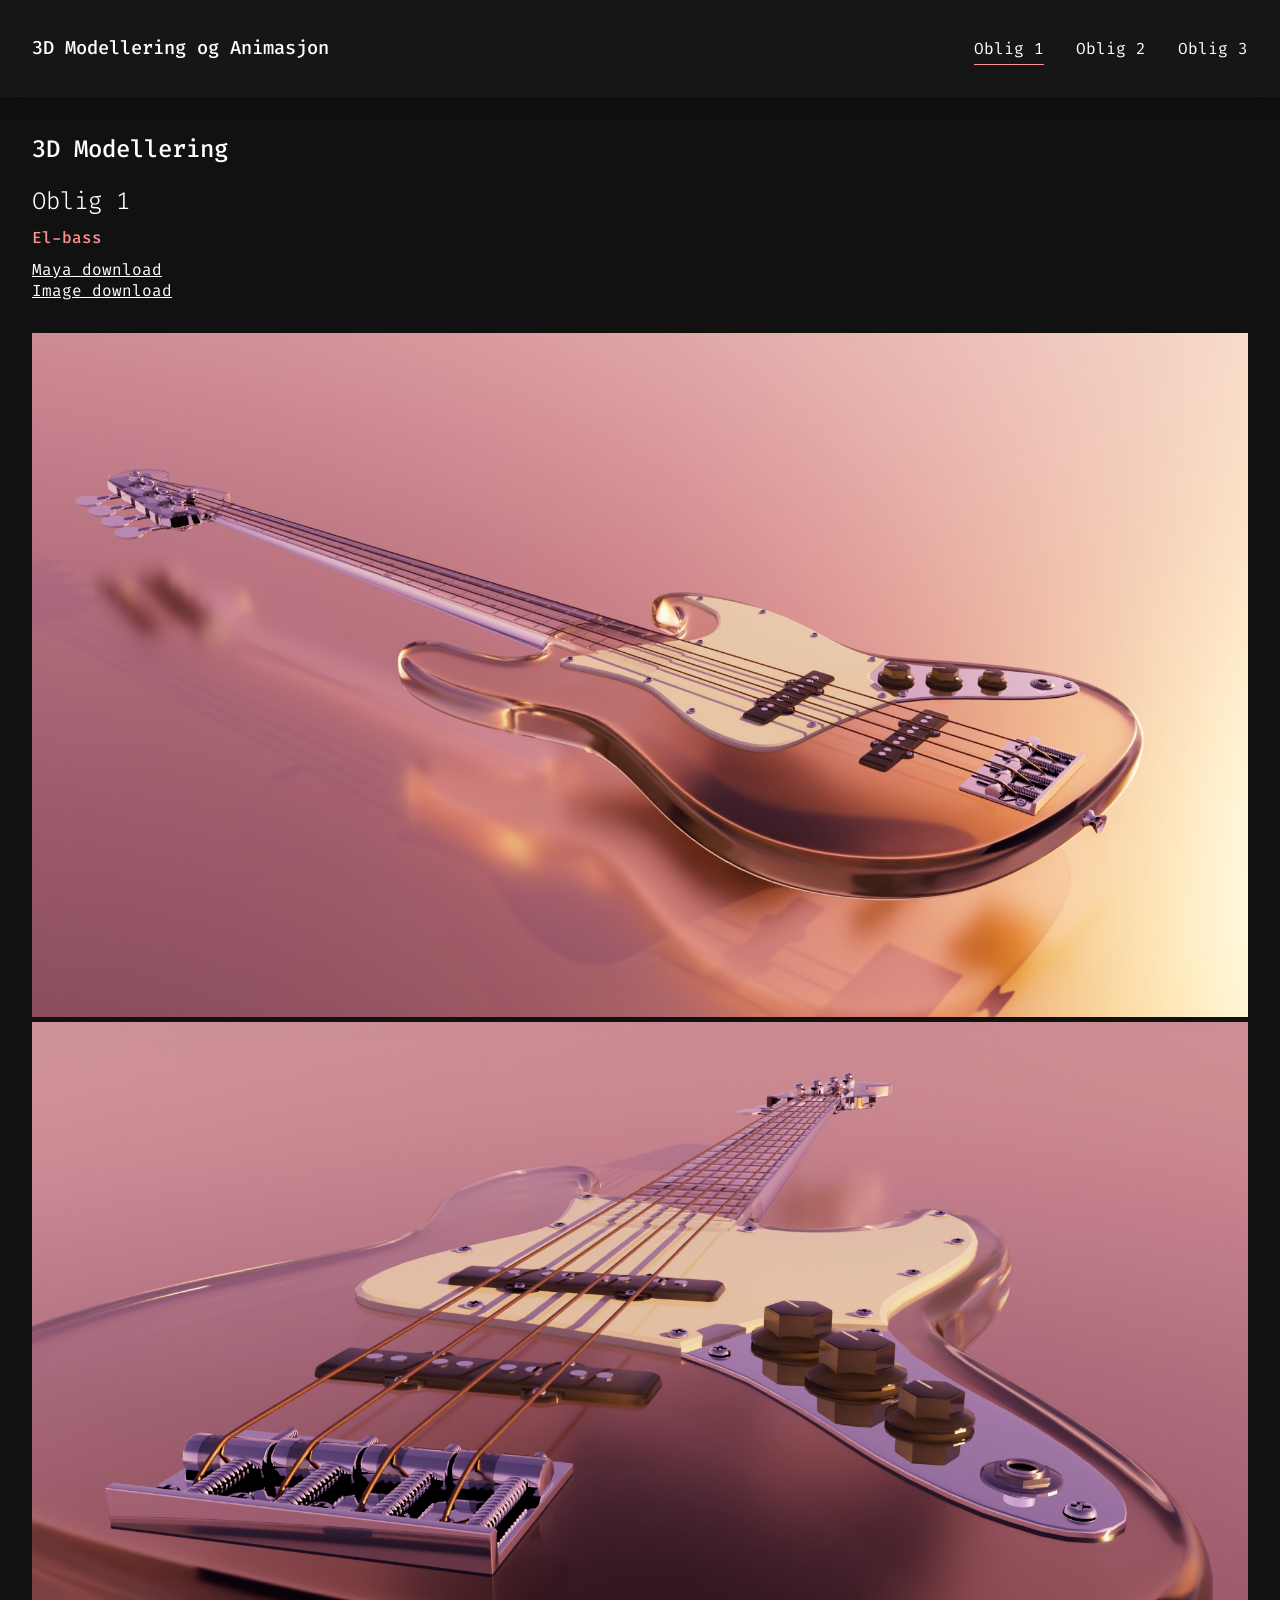
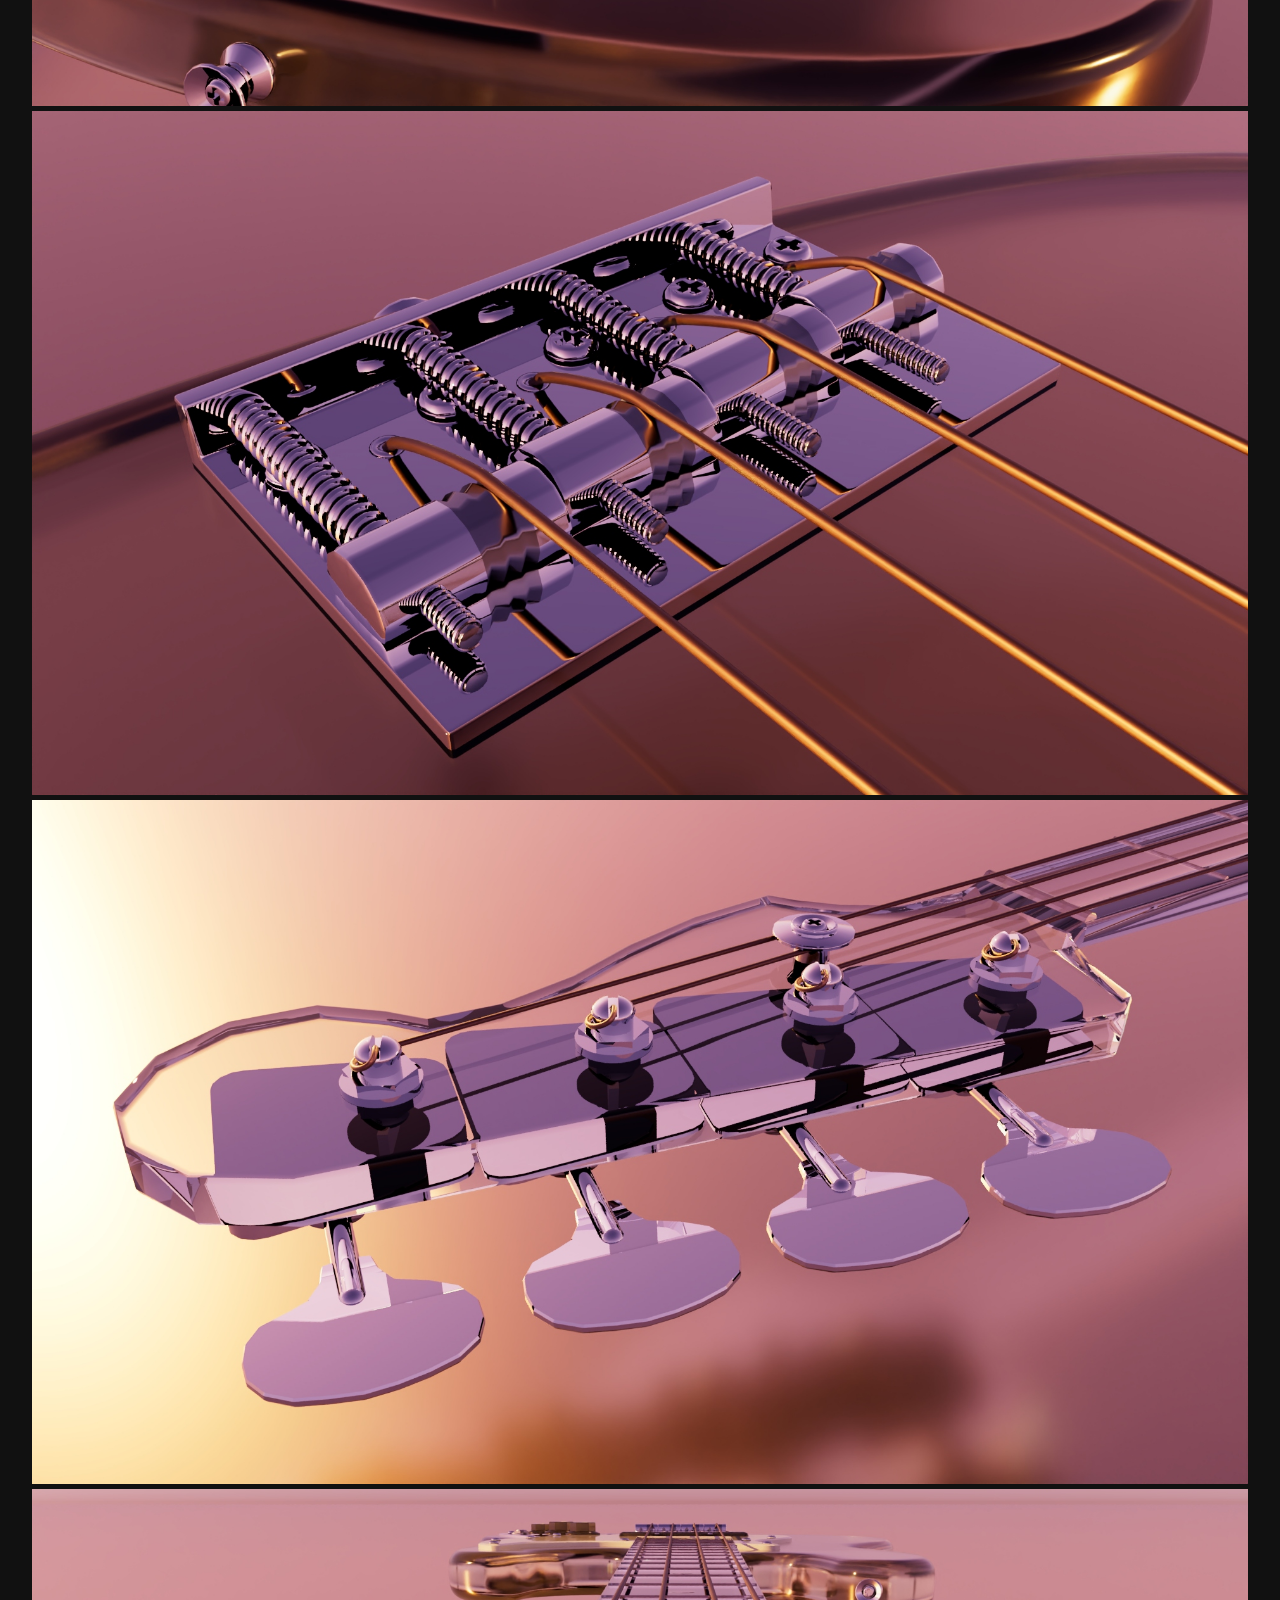
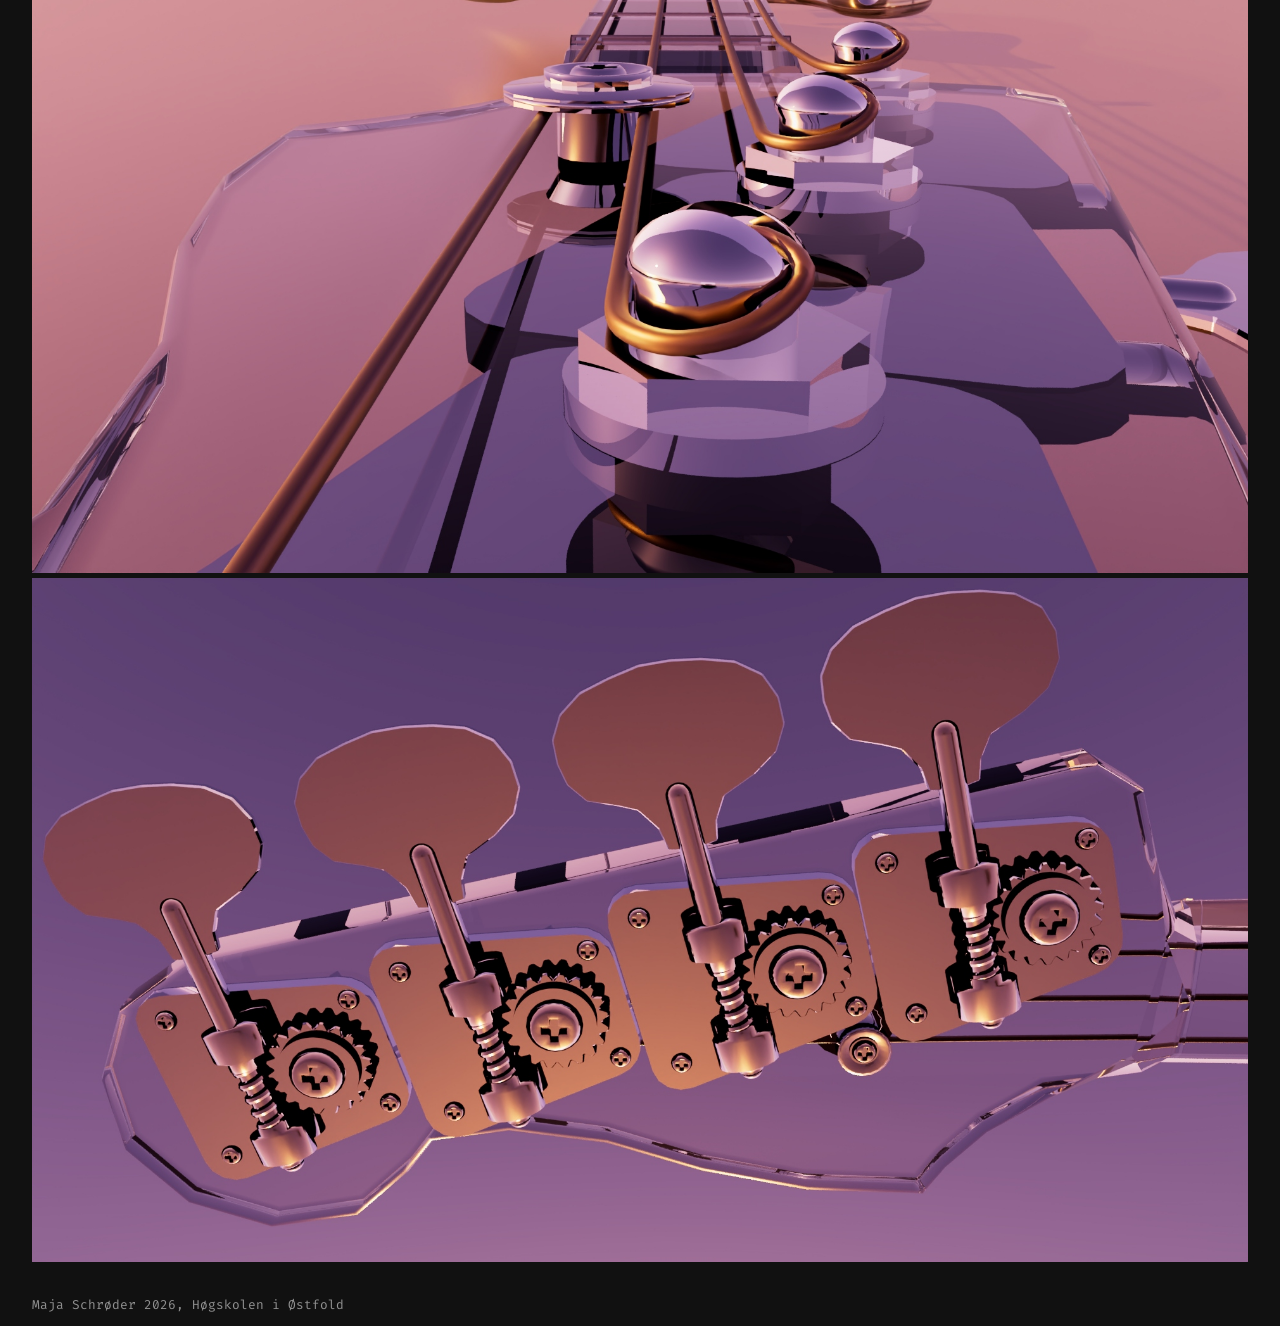
==== commit 3b5ad156: "Anim oblig 01" ====
--- a/oblig1.html
+++ b/oblig1.html
@@ -4,13 +4,13 @@
 <head>
     <meta charset="UTF-8">
     <meta name="viewport" content="width=device-width, initial-scale=1.0">
-    <link rel="stylesheet" type="text/css" href="css/style.css">
+    <link rel="stylesheet" type="text/css" href="style.css">
     <title>3D Modellering - Oblig 1</title>
 </head>
 
 <body>
     <header class="drop-shaddow">
-        <a href="index.html"><h3>3D Modellering</h3></a>
+        <a href="index.html"><h3>3D Modellering og Animasjon</h3></a>
         <ul>
             <li>
                 <a href="oblig1.html">
@@ -28,6 +28,7 @@
     </header>
     <main>
         <section class="project-info">
+            <h1>3D Modellering</h1>
             <h2>Oblig 1</h2>
             <h4 class="color1">El-bass</h4>
             <a href="files/Oblig_1_gitar_31.mb.zip" title="Maya Download" download="Oblig_1_gitar_31">Maya download</a>
--- a/style.css
+++ b/style.css
@@ -0,0 +1,227 @@
+@import url('https://fonts.googleapis.com/css2?family=Fira+Code:wght@300..700&display=swap');
+
+*{
+    box-sizing: border-box;
+}
+
+:root{
+    --light-green: #9ad896;
+    --dark-green: #204d2f;
+    --blush: #FF9191;
+    --dark-blush: #943b3b;
+    --light-blue: #91FFF8;
+    --dark-blue: #1c726c;
+    --yellow: #FFF691;
+    --dark-yellow: #746b08;
+    --background-color: #111111;
+    --header-color: #161616;
+    --grey: #919191;
+    --hover-color: #ffffff0d;
+}
+
+body{
+    margin: 0;
+    font-family: "Fira Code", Helvetica, sans-serif;
+    background-color: var(--background-color);
+    color: white;
+}
+main{
+    min-height: calc(100vh - 10rem);
+}
+
+section{
+    padding: 1rem 2rem;
+}
+
+header{
+    display: flex;
+    justify-content: space-between;
+    align-items: baseline;
+    padding: 1rem 2rem;
+    background-color: var(--header-color);
+        a{
+            color: white;
+            text-decoration: none;
+        }
+        a:hover{
+            color: var(--grey);
+            transition: 0.3s;
+        }
+    ul{
+        li{
+            display: flex;
+            gap: 2rem;
+            list-style: none;
+
+        }
+    }
+}
+
+footer{
+    padding: 0rem 2rem ;
+    color: var(--grey);
+    p{
+        font-size: 0.8em;
+    }
+}
+
+h1{
+    font-weight: 500;
+}
+h2{
+    font-weight: 300;
+}
+h3{
+    font-weight: 500;
+}
+h4{
+    font-weight: 500;
+    line-height: 0;
+}
+
+.drop-shaddow{
+    filter: drop-shadow(0px 5px 10px #0000004c);
+}
+
+#categories{
+    display: flex;
+    flex-wrap: wrap;
+    gap: 1rem;
+
+    article{
+        padding: 1rem 2rem;
+        background-color: var(--background-color);
+        display: flex;
+        height: 15rem;
+        flex-grow: 1;
+        min-width: 300px;
+        border-radius: 16px;
+        background-size: cover;
+        background-position: center center;
+        background-repeat: no-repeat;
+        
+        background-blend-mode: lighten;
+            a{
+                color: white;
+                width: 100%;
+                height: 100%;
+                text-decoration: none;
+            } 
+    }
+}
+
+
+#card1{
+    border: 1px solid var(--blush);
+    background-image: url('img/Bass_strings.jpg');
+
+    }
+#card1:hover{
+    transition: 0.5s;
+    filter: drop-shadow(5px 5px 4px var(--dark-blush));
+} 
+
+#card2{
+    border: 1px solid var(--light-green);
+    background-image: url('img/Total_01.jpg');
+    }
+#card2:hover{
+    transition: 0.5s;       
+    filter: drop-shadow(5px 5px 4px var(--dark-green));
+} 
+
+#card3{
+    border: 1px solid var(--yellow);
+    background-image: url('img/Wall-E_HD-med.jpg');
+    }
+#card3:hover{
+    transition: 0.5s;
+    filter: drop-shadow(5px 5px 4px var(--dark-yellow));
+} 
+
+#card4{
+    border: 1px solid var(--light-blue);
+    background-image: url('img_anim/Anim_Oblig_01_09_50_Amin_1_0150.png');
+    
+    }
+#card4:hover{
+    transition: 0.5s;
+    filter: drop-shadow(5px 5px 4px var(--dark-blue));
+} 
+
+#card5{
+    border: 1px solid var(--blush);
+    }
+#card5:hover{
+    transition: 0.5s;       
+    filter: drop-shadow(5px 5px 4px var(--dark-blush));
+} 
+
+#card6{
+    border: 1px solid var(--light-green);
+    }
+#card6:hover{
+    transition: 0.5s;
+    filter: drop-shadow(5px 5px 4px var(--dark-green));
+} 
+
+
+.line-active{
+    height: 1px;
+    width: 100%;
+    margin-top: 5px;
+}
+.background-color1{
+    background-color: var(--blush);
+}
+.color1{
+    color: var(--blush);
+}
+.background-color2{
+    background-color: var(--light-blue);
+}
+.color2{
+    color: var(--light-blue);
+}
+.background-color3{
+    background-color: var(--yellow);
+}
+.color3{
+    color: var(--yellow);
+}
+.color4{
+    color: var(--light-green);
+}
+
+.project-info{
+    a{
+        color: #ffffff;
+    }
+    a:visited{
+        color: #ffffff;
+    }
+    a:hover{
+        color: var(--light-green);
+        transition: 0.3s;
+    }
+}
+
+.gallery{
+    img{
+        width: 100%;
+    }
+    iframe{
+        width: 100%;
+        height: 90vh;
+    }
+}
+
+
+
+@media only screen and (max-width: 600px){
+    header{
+        ul{
+            display: none;
+        }
+    }
+}
